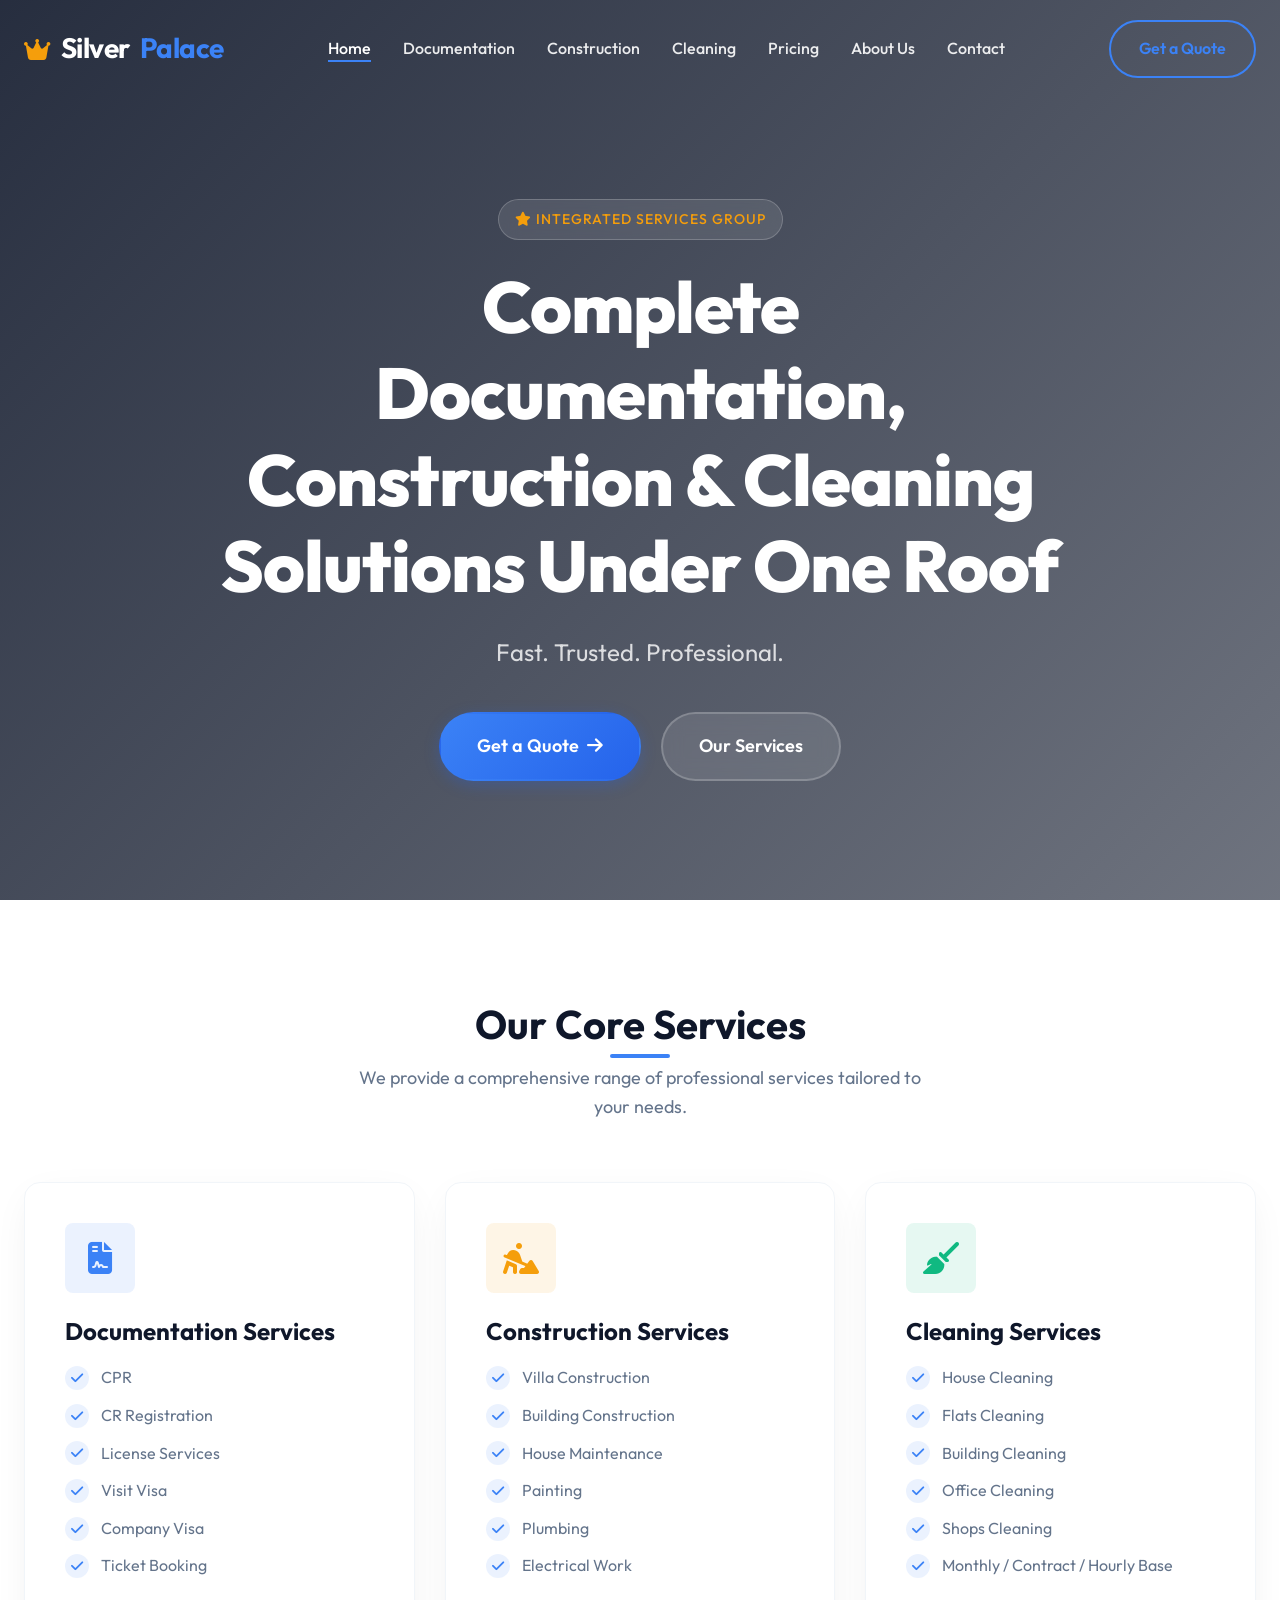
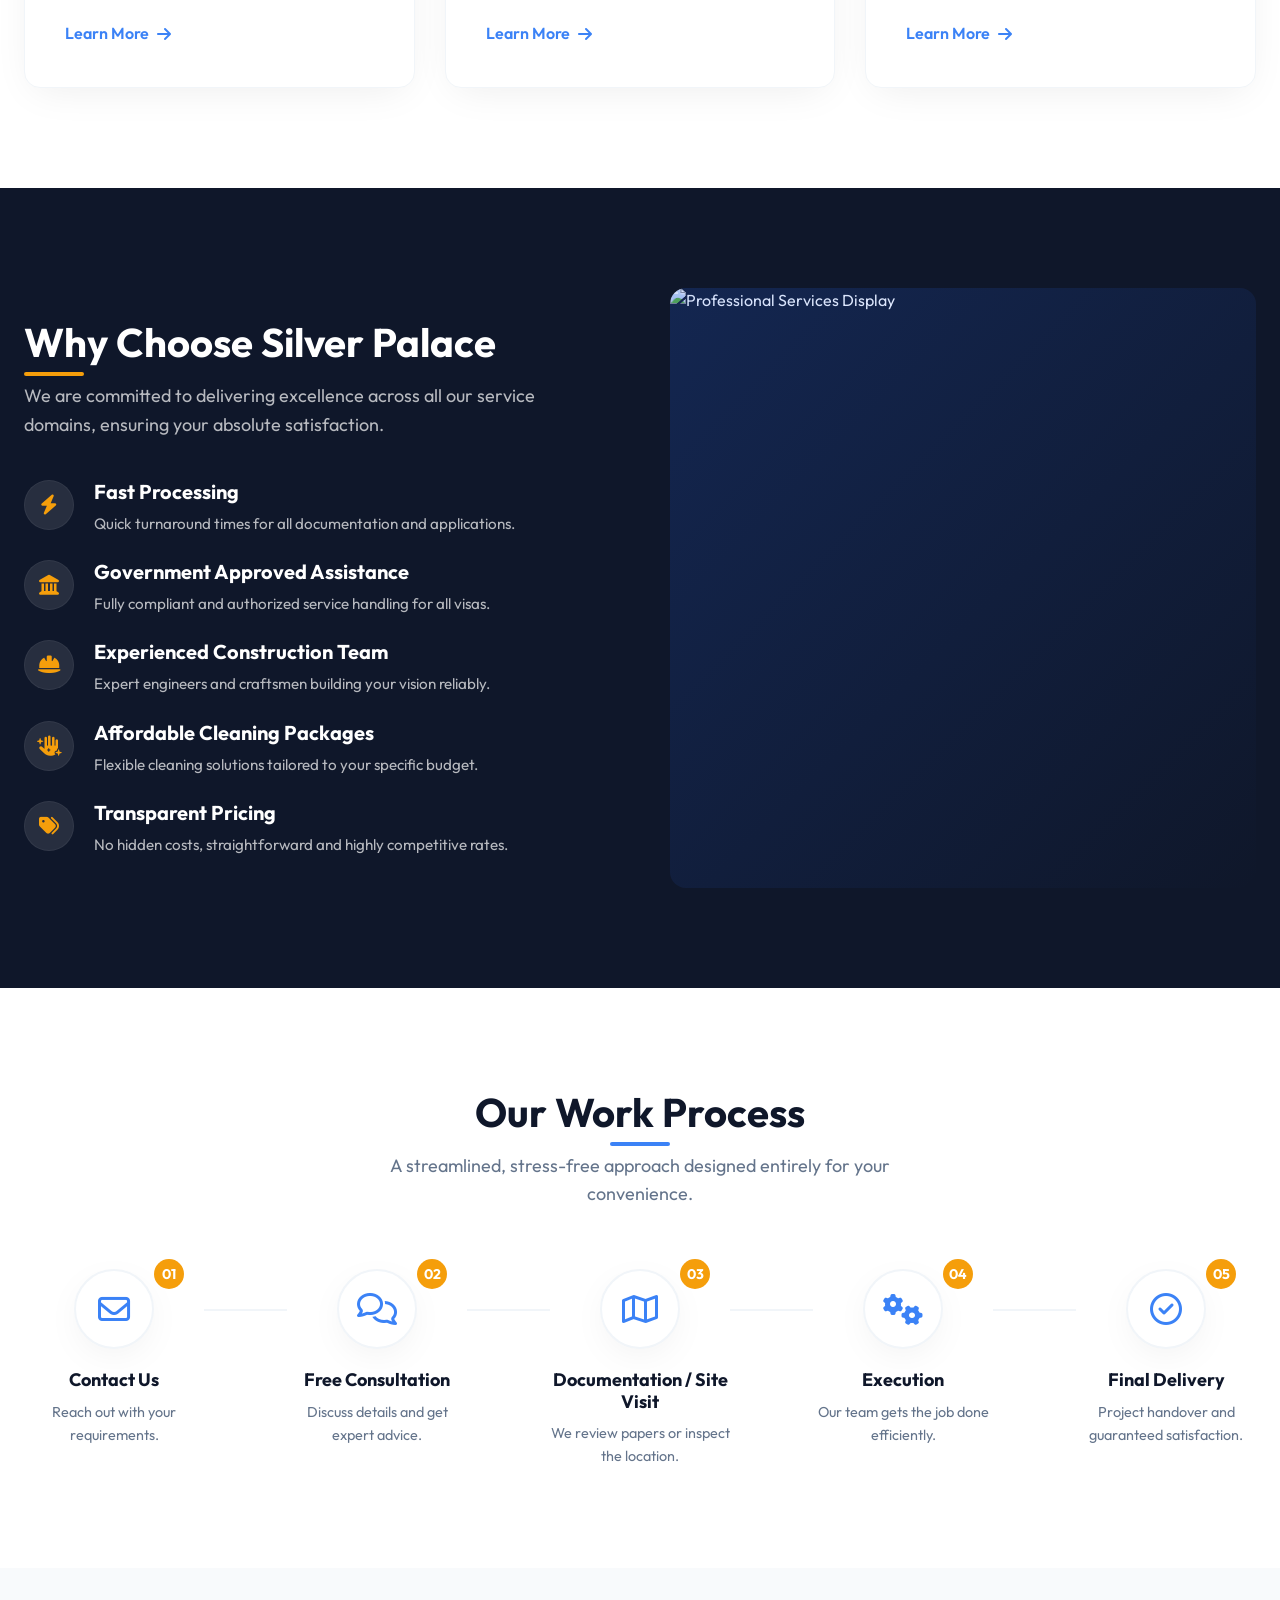
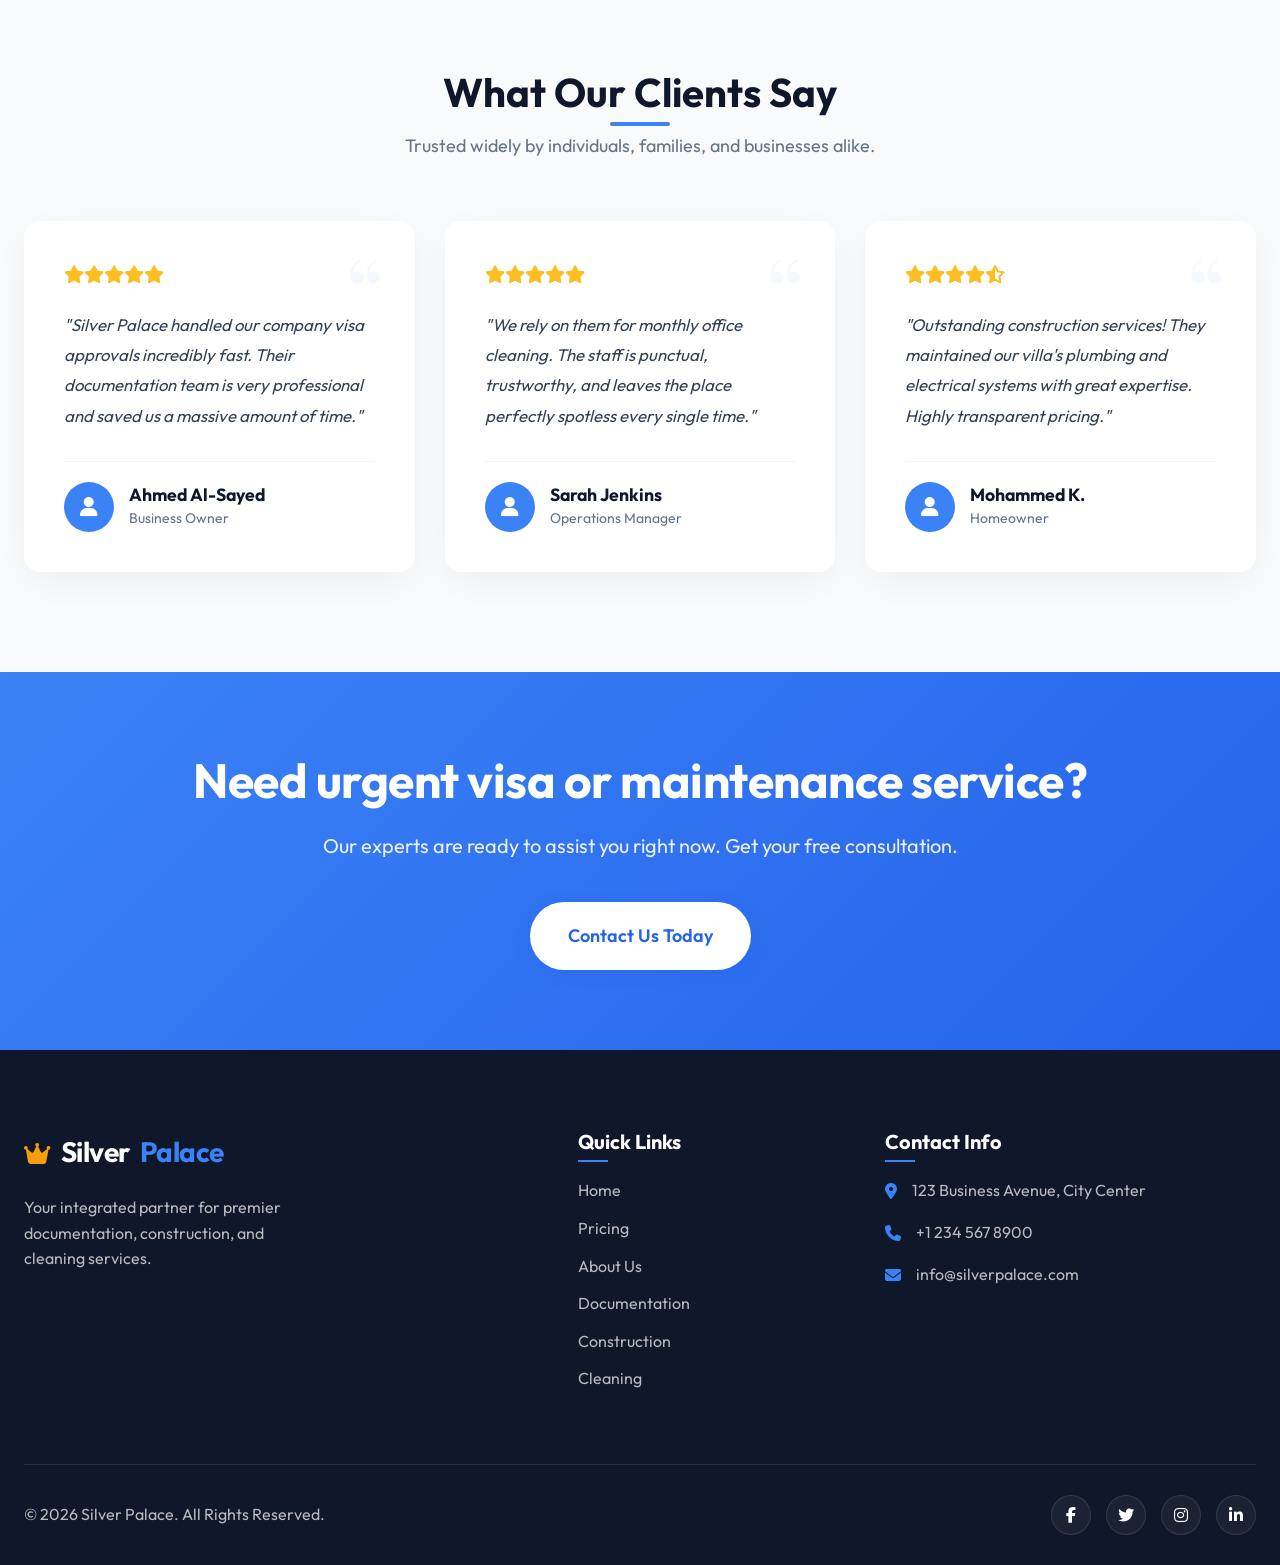
==== index.html @ 0eeb6bd7 "Initial commit" ====
<!DOCTYPE html>
<html lang="en">

<head>
  <meta charset="UTF-8">
  <meta name="viewport" content="width=device-width, initial-scale=1.0">
  <title>Silver Palace - Documentation, Construction & Cleaning Services</title>
  <meta name="description"
    content="Complete documentation, construction, and cleaning solutions under one roof. Providing CPR, CR registration, visa services, villa construction, maintenance, and reliable cleaning services.">

  <!-- Google Fonts: Modern & Premium Typography -->
  <link rel="preconnect" href="https://fonts.googleapis.com">
  <link rel="preconnect" href="https://fonts.gstatic.com" crossorigin>
  <link
    href="https://fonts.googleapis.com/css2?family=Outfit:wght@300;400;500;600;700;800&family=Playfair+Display:ital,wght@0,600;0,700;1,600&display=swap"
    rel="stylesheet">

  <!-- FontAwesome for Icons -->
  <link rel="stylesheet" href="https://cdnjs.cloudflare.com/ajax/libs/font-awesome/6.4.0/css/all.min.css">

  <!-- Custom CSS -->
  <link rel="stylesheet" href="css/style.css">
</head>

<body>

  <!-- HEADER / NAVIGATION -->
  <header class="navbar">
    <div class="container nav-container">
      <a href="index.html" class="logo">
        <i class="fa-solid fa-crown"></i> Silver<span>Palace</span>
      </a>
      <nav>
        <ul class="nav-links">
          <li><a href="index.html" class="active">Home</a></li>
          <li><a href="documentation.html">Documentation</a></li>
          <li><a href="construction.html">Construction</a></li>
          <li><a href="cleaning.html">Cleaning</a></li>
          <li><a href="pricing.html">Pricing</a></li>
                    <li><a href="about.html">About Us</a></li>
          <li><a href="contact.html">Contact</a></li>
        </ul>
      </nav>
      <a href="contact.html" class="btn btn-outline nav-cta">Get a Quote</a>
      <button class="menu-toggle" aria-label="Toggle navigation">
        <i class="fa-solid fa-bars"></i>
      </button>
    </div>
  </header>

  <!-- HERO SECTION -->
  <section class="hero">
    <div class="hero-overlay"></div>
    <div class="container hero-content">
      <span class="badge"><i class="fa-solid fa-star"></i> Integrated Services Group</span>
      <h1>Complete Documentation, Construction & Cleaning Solutions Under One Roof</h1>
      <p class="subtext">Fast. Trusted. Professional.</p>
      <div class="hero-buttons">
        <a href="contact.html" class="btn btn-primary btn-lg">Get a Quote <i class="fa-solid fa-arrow-right"></i></a>
        <a href="#services" class="btn btn-secondary btn-lg">Our Services</a>
      </div>
    </div>
  </section>

  <!-- CORE SERVICES SECTION -->
  <section id="services" class="services section">
    <div class="container">
      <div class="section-header text-center">
        <h2 class="section-title">Our Core Services</h2>
        <p class="section-subtitle">We provide a comprehensive range of professional services tailored to your needs.
        </p>
      </div>

      <div class="services-grid">
        <!-- Documentation Card -->
        <div class="service-card">
          <div class="card-icon wrapper-blue">
            <i class="fa-solid fa-file-contract"></i>
          </div>
          <h3>Documentation Services</h3>
          <ul class="feature-list">
            <li><i class="fa-solid fa-check"></i> CPR</li>
            <li><i class="fa-solid fa-check"></i> CR Registration</li>
            <li><i class="fa-solid fa-check"></i> License Services</li>
            <li><i class="fa-solid fa-check"></i> Visit Visa</li>
            <li><i class="fa-solid fa-check"></i> Company Visa</li>
            <li><i class="fa-solid fa-check"></i> Ticket Booking</li>
          </ul>
          <a href="documentation.html" class="card-link">Learn More <i class="fa-solid fa-arrow-right"></i></a>
        </div>

        <!-- Construction Card -->
        <div class="service-card">
          <div class="card-icon wrapper-orange">
            <i class="fa-solid fa-person-digging"></i>
          </div>
          <h3>Construction Services</h3>
          <ul class="feature-list">
            <li><i class="fa-solid fa-check"></i> Villa Construction</li>
            <li><i class="fa-solid fa-check"></i> Building Construction</li>
            <li><i class="fa-solid fa-check"></i> House Maintenance</li>
            <li><i class="fa-solid fa-check"></i> Painting</li>
            <li><i class="fa-solid fa-check"></i> Plumbing</li>
            <li><i class="fa-solid fa-check"></i> Electrical Work</li>
          </ul>
          <a href="construction.html" class="card-link">Learn More <i class="fa-solid fa-arrow-right"></i></a>
        </div>

        <!-- Cleaning Card -->
        <div class="service-card">
          <div class="card-icon wrapper-green">
            <i class="fa-solid fa-broom"></i>
          </div>
          <h3>Cleaning Services</h3>
          <ul class="feature-list">
            <li><i class="fa-solid fa-check"></i> House Cleaning</li>
            <li><i class="fa-solid fa-check"></i> Flats Cleaning</li>
            <li><i class="fa-solid fa-check"></i> Building Cleaning</li>
            <li><i class="fa-solid fa-check"></i> Office Cleaning</li>
            <li><i class="fa-solid fa-check"></i> Shops Cleaning</li>
            <li><i class="fa-solid fa-check"></i> Monthly / Contract / Hourly Base</li>
          </ul>
          <a href="cleaning.html" class="card-link">Learn More <i class="fa-solid fa-arrow-right"></i></a>
        </div>
      </div>
    </div>
  </section>

  <!-- WHY CHOOSE US -->
  <section class="why-choose-us section dark-bg">
    <div class="container why-container">
      <div class="why-content">
        <h2 class="section-title light">Why Choose Silver Palace</h2>
        <p class="section-subtitle light">We are committed to delivering excellence across all our service domains,
          ensuring your absolute satisfaction.</p>

        <div class="benefits-grid">
          <div class="benefit-item">
            <div class="benefit-icon"><i class="fa-solid fa-bolt"></i></div>
            <div>
              <h4>Fast Processing</h4>
              <p>Quick turnaround times for all documentation and applications.</p>
            </div>
          </div>
          <div class="benefit-item">
            <div class="benefit-icon"><i class="fa-solid fa-landmark"></i></div>
            <div>
              <h4>Government Approved Assistance</h4>
              <p>Fully compliant and authorized service handling for all visas.</p>
            </div>
          </div>
          <div class="benefit-item">
            <div class="benefit-icon"><i class="fa-solid fa-hard-hat"></i></div>
            <div>
              <h4>Experienced Construction Team</h4>
              <p>Expert engineers and craftsmen building your vision reliably.</p>
            </div>
          </div>
          <div class="benefit-item">
            <div class="benefit-icon"><i class="fa-solid fa-hand-sparkles"></i></div>
            <div>
              <h4>Affordable Cleaning Packages</h4>
              <p>Flexible cleaning solutions tailored to your specific budget.</p>
            </div>
          </div>
          <div class="benefit-item">
            <div class="benefit-icon"><i class="fa-solid fa-tags"></i></div>
            <div>
              <h4>Transparent Pricing</h4>
              <p>No hidden costs, straightforward and highly competitive rates.</p>
            </div>
          </div>
        </div>
      </div>
      <div class="why-image">
        <img
          src="https://images.unsplash.com/photo-1541888049610-8bbfac74a638?ixlib=rb-4.0.3&auto=format&fit=crop&w=600&q=80"
          alt="Professional Services Display">
      </div>
    </div>
  </section>

  <!-- WORK PROCESS SECTION -->
  <section class="process section">
    <div class="container">
      <div class="section-header text-center">
        <h2 class="section-title">Our Work Process</h2>
        <p class="section-subtitle">A streamlined, stress-free approach designed entirely for your convenience.</p>
      </div>

      <div class="process-steps">
        <div class="step">
          <div class="step-number">01</div>
          <div class="step-icon"><i class="fa-regular fa-envelope"></i></div>
          <h4>Contact Us</h4>
          <p>Reach out with your requirements.</p>
        </div>
        <!-- Line connector -->
        <div class="step-connector"></div>
        <div class="step">
          <div class="step-number">02</div>
          <div class="step-icon"><i class="fa-regular fa-comments"></i></div>
          <h4>Free Consultation</h4>
          <p>Discuss details and get expert advice.</p>
        </div>
        <div class="step-connector"></div>
        <div class="step">
          <div class="step-number">03</div>
          <div class="step-icon"><i class="fa-regular fa-map"></i></div>
          <h4>Documentation / Site Visit</h4>
          <p>We review papers or inspect the location.</p>
        </div>
        <div class="step-connector"></div>
        <div class="step">
          <div class="step-number">04</div>
          <div class="step-icon"><i class="fa-solid fa-gears"></i></div>
          <h4>Execution</h4>
          <p>Our team gets the job done efficiently.</p>
        </div>
        <div class="step-connector"></div>
        <div class="step">
          <div class="step-number">05</div>
          <div class="step-icon"><i class="fa-regular fa-circle-check"></i></div>
          <h4>Final Delivery</h4>
          <p>Project handover and guaranteed satisfaction.</p>
        </div>
      </div>
    </div>
  </section>

  <!-- TESTIMONIALS SECTION -->
  <section class="testimonials section light-bg">
    <div class="container">
      <div class="section-header text-center">
        <h2 class="section-title">What Our Clients Say</h2>
        <p class="section-subtitle">Trusted widely by individuals, families, and businesses alike.</p>
      </div>

      <div class="testimonials-grid">
        <div class="testimonial-card">
          <div class="stars">
            <i class="fa-solid fa-star"></i><i class="fa-solid fa-star"></i><i class="fa-solid fa-star"></i><i
              class="fa-solid fa-star"></i><i class="fa-solid fa-star"></i>
          </div>
          <p class="review-text">"Silver Palace handled our company visa approvals incredibly fast. Their documentation
            team is very professional and saved us a massive amount of time."</p>
          <div class="client-info">
            <div class="client-avatar">
              <i class="fa-solid fa-user"></i>
            </div>
            <div>
              <h5>Ahmed Al-Sayed</h5>
              <span>Business Owner</span>
            </div>
          </div>
        </div>

        <div class="testimonial-card">
          <div class="stars">
            <i class="fa-solid fa-star"></i><i class="fa-solid fa-star"></i><i class="fa-solid fa-star"></i><i
              class="fa-solid fa-star"></i><i class="fa-solid fa-star"></i>
          </div>
          <p class="review-text">"We rely on them for monthly office cleaning. The staff is punctual, trustworthy, and
            leaves the place perfectly spotless every single time."</p>
          <div class="client-info">
            <div class="client-avatar">
              <i class="fa-solid fa-user"></i>
            </div>
            <div>
              <h5>Sarah Jenkins</h5>
              <span>Operations Manager</span>
            </div>
          </div>
        </div>

        <div class="testimonial-card">
          <div class="stars">
            <i class="fa-solid fa-star"></i><i class="fa-solid fa-star"></i><i class="fa-solid fa-star"></i><i
              class="fa-solid fa-star"></i><i class="fa-solid fa-star-half-stroke"></i>
          </div>
          <p class="review-text">"Outstanding construction services! They maintained our villa's plumbing and electrical
            systems with great expertise. Highly transparent pricing."</p>
          <div class="client-info">
            <div class="client-avatar">
              <i class="fa-solid fa-user"></i>
            </div>
            <div>
              <h5>Mohammed K.</h5>
              <span>Homeowner</span>
            </div>
          </div>
        </div>
      </div>
    </div>
  </section>

  <!-- CALL TO ACTION -->
  <section class="cta section">
    <div class="container text-center">
      <h2 class="cta-title">Need urgent visa or maintenance service?</h2>
      <p class="cta-subtitle">Our experts are ready to assist you right now. Get your free consultation.</p>
      <a href="contact.html" class="btn btn-primary btn-lg">Contact Us Today</a>
    </div>
  </section>

  <!-- FOOTER -->
  <footer class="footer">
    <div class="container">
      <div class="footer-top">
        <div class="footer-brand">
          <a href="index.html" class="logo">
            <i class="fa-solid fa-crown"></i> Silver<span>Palace</span>
          </a>
          <p>Your integrated partner for premier documentation, construction, and cleaning services.</p>
        </div>
        <div class="footer-links">
          <h4>Quick Links</h4>
          <ul>
            <li><a href="index.html">Home</a></li>
            <li><a href="pricing.html">Pricing</a></li>
                    <li><a href="about.html">About Us</a></li>
            <li><a href="documentation.html">Documentation</a></li>
            <li><a href="construction.html">Construction</a></li>
            <li><a href="cleaning.html">Cleaning</a></li>
          </ul>
        </div>
        <div class="footer-contact">
          <h4>Contact Info</h4>
          <ul>
            <li><i class="fa-solid fa-location-dot"></i> 123 Business Avenue, City Center</li>
            <li><i class="fa-solid fa-phone"></i> +1 234 567 8900</li>
            <li><i class="fa-solid fa-envelope"></i> info@silverpalace.com</li>
          </ul>
        </div>
      </div>
      <div class="footer-bottom">
        <p>&copy; 2026 Silver Palace. All Rights Reserved.</p>
        <div class="social-links">
          <a href="#" aria-label="Facebook"><i class="fa-brands fa-facebook-f"></i></a>
          <a href="#" aria-label="Twitter"><i class="fa-brands fa-twitter"></i></a>
          <a href="#" aria-label="Instagram"><i class="fa-brands fa-instagram"></i></a>
          <a href="#" aria-label="LinkedIn"><i class="fa-brands fa-linkedin-in"></i></a>
        </div>
      </div>
    </div>
  </footer>

  <!-- JS for Mobile Menu and Scroll Effects -->
  <script>
    document.querySelector('.menu-toggle').addEventListener('click', function () {
      document.querySelector('.nav-links').classList.toggle('active');
    });

    // Header scroll effect
    window.addEventListener('scroll', function () {
      const header = document.querySelector('.navbar');
      if (window.scrollY > 50) {
        header.classList.add('scrolled');
      } else {
        header.classList.remove('scrolled');
      }
    });
  </script>
</body>

</html>
---- css/style.css ----
/* =========================================
   BASE STYLES & VARIABLES
========================================= */
:root {
    /* Colors */
    --primary: #3b82f6;
    /* Modern Blue */
    --primary-dark: #2563eb;
    --secondary: #f59e0b;
    /* Amber/Orange for Construction */
    --accent: #10b981;
    /* Emerald Green for Cleaning */

    --dark: #0f172a;
    --dark-lighter: #1e293b;
    --light: #f8fafc;
    --light-gray: #f1f5f9;
    --text-main: #334155;
    --text-muted: #64748b;
    --white: #ffffff;

    /* Typography */
    --font-sans: 'Outfit', sans-serif;
    --font-serif: 'Playfair Display', serif;

    /* Values */
    --border-radius: 16px;
    --border-radius-sm: 8px;
    --box-shadow: 0 10px 40px -10px rgba(0, 0, 0, 0.08);
    --box-shadow-hover: 0 20px 40px -10px rgba(59, 130, 246, 0.15);
    --transition: all 0.3s cubic-bezier(0.4, 0, 0.2, 1);
}

* {
    margin: 0;
    padding: 0;
    box-sizing: border-box;
}

html {
    scroll-behavior: smooth;
}

body {
    font-family: var(--font-sans);
    color: var(--text-main);
    background-color: var(--white);
    line-height: 1.6;
    overflow-x: hidden;
}

h1,
h2,
h3,
h4,
h5,
h6 {
    color: var(--dark);
    line-height: 1.2;
    font-weight: 700;
}

a {
    text-decoration: none;
    color: inherit;
    transition: var(--transition);
}

ul {
    list-style: none;
}

.container {
    width: 100%;
    max-width: 1280px;
    margin: 0 auto;
    padding: 0 24px;
}

.section {
    padding: 100px 0;
}

.text-center {
    text-align: center;
}

.light-bg {
    background-color: var(--light);
}

.dark-bg {
    background-color: var(--dark);
    color: var(--white);
}

.dark-bg h2,
.dark-bg h3,
.dark-bg h4 {
    color: var(--white);
}

/* =========================================
   BUTTONS
========================================= */
.btn {
    display: inline-flex;
    align-items: center;
    justify-content: center;
    gap: 8px;
    padding: 14px 28px;
    border-radius: 50px;
    font-weight: 600;
    font-size: 1rem;
    cursor: pointer;
    transition: var(--transition);
    border: 2px solid transparent;
}

.btn-primary {
    background: linear-gradient(135deg, var(--primary), var(--primary-dark));
    color: var(--white);
    box-shadow: 0 4px 15px rgba(37, 99, 235, 0.3);
}

.btn-primary:hover {
    transform: translateY(-2px);
    box-shadow: 0 8px 25px rgba(37, 99, 235, 0.4);
}

.btn-secondary {
    background-color: rgba(255, 255, 255, 0.1);
    color: var(--white);
    backdrop-filter: blur(10px);
    border: 2px solid rgba(255, 255, 255, 0.2);
}

.btn-secondary:hover {
    background-color: var(--white);
    color: var(--dark);
}

.btn-outline {
    border-color: var(--primary);
    color: var(--primary);
}

.btn-outline:hover {
    background-color: var(--primary);
    color: var(--white);
}

.btn-lg {
    padding: 18px 36px;
    font-size: 1.125rem;
}

/* =========================================
   NAVIGATION / HEADER
========================================= */
.navbar {
    position: fixed;
    top: 0;
    left: 0;
    width: 100%;
    z-index: 1000;
    padding: 20px 0;
    transition: var(--transition);
    background: transparent;
}

.navbar.scrolled {
    background: rgba(255, 255, 255, 0.95);
    backdrop-filter: blur(10px);
    padding: 15px 0;
    box-shadow: 0 4px 20px rgba(0, 0, 0, 0.05);
}

/* Change logo/link color on scroll */
.navbar.scrolled .logo,
.navbar.scrolled .nav-links a {
    color: var(--dark);
}

/* But keep active styling */
.navbar.scrolled .nav-links a.active {
    color: var(--primary);
}

.nav-container {
    display: flex;
    justify-content: space-between;
    align-items: center;
}

.logo {
    font-size: 1.75rem;
    font-weight: 700;
    color: var(--white);
    /* White default for dark hero */
    display: flex;
    align-items: center;
    gap: 10px;
    letter-spacing: -0.5px;
}

.logo i {
    color: var(--secondary);
    font-size: 1.5rem;
}

.logo span {
    color: var(--primary);
    /* Keep partial blue */
}

/* If scrolled, make logo darker */
.navbar.scrolled .logo {
    color: var(--dark);
}

.nav-links {
    display: flex;
    gap: 32px;
}

.nav-links a {
    color: rgba(255, 255, 255, 0.9);
    font-weight: 500;
    font-size: 1rem;
    position: relative;
}

.nav-links a::after {
    content: '';
    position: absolute;
    bottom: -4px;
    left: 0;
    width: 0;
    height: 2px;
    background-color: var(--primary);
    transition: var(--transition);
}

.nav-links a:hover::after,
.nav-links a.active::after {
    width: 100%;
}

.nav-links a:hover,
.nav-links a.active {
    color: var(--white);
}

/* Handle hover state on scrolled */
.navbar.scrolled .nav-links a:hover {
    color: var(--primary);
}

.menu-toggle {
    display: none;
    background: none;
    border: none;
    font-size: 1.5rem;
    color: var(--white);
    cursor: pointer;
}

.navbar.scrolled .menu-toggle {
    color: var(--dark);
}

/* =========================================
   HERO SECTION
========================================= */
.hero {
    position: relative;
    min-height: 100vh;
    display: flex;
    align-items: center;
    justify-content: center;
    background: url('https://images.unsplash.com/photo-1486406146926-c627a92ad1ab?q=80&w=2070&auto=format&fit=crop') center/cover no-repeat;
    z-index: 1;
    padding-top: 80px;
    /* Offset for navbar */
}

.hero-overlay {
    position: absolute;
    top: 0;
    left: 0;
    width: 100%;
    height: 100%;
    background: linear-gradient(135deg, rgba(15, 23, 42, 0.9) 0%, rgba(15, 23, 42, 0.6) 100%);
    z-index: -1;
}

.hero-content {
    text-align: center;
    color: var(--white);
    max-width: 900px;
    animation: fadeInUp 1s ease-out;
}

.badge {
    display: inline-block;
    padding: 8px 16px;
    background: rgba(255, 255, 255, 0.1);
    backdrop-filter: blur(10px);
    border: 1px solid rgba(255, 255, 255, 0.2);
    border-radius: 50px;
    font-size: 0.875rem;
    font-weight: 500;
    letter-spacing: 1px;
    text-transform: uppercase;
    margin-bottom: 24px;
    color: var(--secondary);
}

.hero h1 {
    font-size: 4.5rem;
    font-weight: 800;
    color: var(--white);
    margin-bottom: 24px;
    letter-spacing: -1px;
}

.hero .subtext {
    font-size: 1.5rem;
    font-weight: 400;
    color: rgba(255, 255, 255, 0.8);
    margin-bottom: 40px;
}

.hero-buttons {
    display: flex;
    gap: 20px;
    justify-content: center;
}

@keyframes fadeInUp {
    from {
        opacity: 0;
        transform: translateY(30px);
    }

    to {
        opacity: 1;
        transform: translateY(0);
    }
}

/* =========================================
   SECTION HEADERS
========================================= */
.section-header {
    max-width: 600px;
    margin: 0 auto 60px;
}

.section-title {
    font-size: 2.5rem;
    font-weight: 700;
    margin-bottom: 16px;
    position: relative;
    display: inline-block;
}

.section-title::after {
    content: '';
    position: absolute;
    left: 50%;
    transform: translateX(-50%);
    bottom: -10px;
    width: 60px;
    height: 4px;
    background: var(--primary);
    border-radius: 2px;
}

.section-subtitle {
    font-size: 1.125rem;
    color: var(--text-muted);
}

/* =========================================
   CORE SERVICES
========================================= */
.services-grid {
    display: grid;
    grid-template-columns: repeat(3, 1fr);
    gap: 30px;
}

.service-card {
    background: var(--white);
    border-radius: var(--border-radius);
    padding: 40px;
    box-shadow: var(--box-shadow);
    transition: var(--transition);
    border: 1px solid var(--light-gray);
    position: relative;
    overflow: hidden;
    display: flex;
    flex-direction: column;
}

.service-card::before {
    content: '';
    position: absolute;
    top: 0;
    left: 0;
    width: 100%;
    height: 4px;
    background: var(--primary);
    transform: scaleX(0);
    transform-origin: left;
    transition: var(--transition);
}

.service-card:hover {
    transform: translateY(-10px);
    box-shadow: var(--box-shadow-hover);
}

.service-card:hover::before {
    transform: scaleX(1);
}

.card-icon {
    width: 70px;
    height: 70px;
    border-radius: var(--border-radius-sm);
    display: flex;
    align-items: center;
    justify-content: center;
    font-size: 2rem;
    margin-bottom: 24px;
}

.wrapper-blue {
    background: rgba(59, 130, 246, 0.1);
    color: var(--primary);
}

.wrapper-orange {
    background: rgba(245, 158, 11, 0.1);
    color: var(--secondary);
}

.wrapper-green {
    background: rgba(16, 185, 129, 0.1);
    color: var(--accent);
}

.service-card h3 {
    font-size: 1.5rem;
    margin-bottom: 20px;
}

.feature-list {
    margin-bottom: 30px;
    flex-grow: 1;
}

.feature-list li {
    display: flex;
    align-items: center;
    gap: 12px;
    margin-bottom: 12px;
    color: var(--text-muted);
}

.feature-list i {
    color: var(--primary);
    font-size: 0.875rem;
    background: rgba(59, 130, 246, 0.1);
    width: 24px;
    height: 24px;
    border-radius: 50%;
    display: flex;
    align-items: center;
    justify-content: center;
    flex-shrink: 0;
}

.card-link {
    display: inline-flex;
    align-items: center;
    gap: 8px;
    color: var(--primary);
    font-weight: 600;
    font-size: 1rem;
    margin-top: auto;
}

.card-link:hover {
    gap: 12px;
}

/* =========================================
   WHY CHOOSE US
========================================= */
.why-container {
    display: grid;
    grid-template-columns: 1fr 1fr;
    gap: 60px;
    align-items: center;
}

.section-title.light::after {
    background: var(--secondary);
    left: 0;
    transform: none;
}

.why-content .section-subtitle {
    margin-bottom: 40px;
    color: rgba(255, 255, 255, 0.7);
}

.benefits-grid {
    display: flex;
    flex-direction: column;
    gap: 24px;
}

.benefit-item {
    display: flex;
    align-items: flex-start;
    gap: 20px;
}

.benefit-icon {
    width: 50px;
    height: 50px;
    border-radius: 50%;
    background: rgba(255, 255, 255, 0.1);
    display: flex;
    align-items: center;
    justify-content: center;
    font-size: 1.25rem;
    color: var(--secondary);
    flex-shrink: 0;
    border: 1px solid rgba(255, 255, 255, 0.05);
}

.benefit-item h4 {
    font-size: 1.25rem;
    margin-bottom: 8px;
}

.benefit-item p {
    color: rgba(255, 255, 255, 0.7);
    font-size: 0.95rem;
}

.why-image {
    position: relative;
    border-radius: var(--border-radius);
    overflow: hidden;
    height: 600px;
}

.why-image img {
    width: 100%;
    height: 100%;
    object-fit: cover;
}

.why-image::after {
    content: '';
    position: absolute;
    inset: 0;
    background: linear-gradient(135deg, rgba(37, 99, 235, 0.2), transparent);
}

/* =========================================
   WORK PROCESS
========================================= */
.process-steps {
    display: flex;
    justify-content: space-between;
    align-items: flex-start;
    position: relative;
}

.step-connector {
    flex-grow: 1;
    height: 2px;
    background: var(--light-gray);
    margin-top: 40px;
    position: relative;
}

.step-connector::after {
    content: '';
    position: absolute;
    top: 0;
    left: 0;
    height: 100%;
    width: 0;
    background: var(--primary);
    transition: var(--transition);
}

.process-steps:hover .step-connector::after {
    width: 100%;
    transition-duration: 2s;
}

.step {
    text-align: center;
    width: 180px;
    position: relative;
    z-index: 2;
}

.step-icon {
    width: 80px;
    height: 80px;
    background: var(--white);
    border-radius: 50%;
    display: flex;
    align-items: center;
    justify-content: center;
    font-size: 2rem;
    color: var(--primary);
    margin: 0 auto 20px;
    box-shadow: var(--box-shadow);
    border: 2px solid var(--light-gray);
    transition: var(--transition);
}

.step:hover .step-icon {
    border-color: var(--primary);
    background: var(--primary);
    color: var(--white);
    transform: scale(1.1);
}

.step-number {
    position: absolute;
    top: -10px;
    right: 20px;
    background: var(--secondary);
    color: var(--white);
    width: 30px;
    height: 30px;
    border-radius: 50%;
    display: flex;
    align-items: center;
    justify-content: center;
    font-size: 0.875rem;
    font-weight: 700;
}

.step h4 {
    font-size: 1.125rem;
    margin-bottom: 10px;
}

.step p {
    font-size: 0.9rem;
    color: var(--text-muted);
}

/* =========================================
   TESTIMONIALS
========================================= */
.testimonials-grid {
    display: grid;
    grid-template-columns: repeat(3, 1fr);
    gap: 30px;
}

.testimonial-card {
    background: var(--white);
    padding: 40px;
    border-radius: var(--border-radius);
    box-shadow: var(--box-shadow);
    position: relative;
}

.testimonial-card::before {
    content: '\201C';
    /* Quote mark */
    position: absolute;
    top: 20px;
    right: 30px;
    font-size: 6rem;
    font-family: var(--font-serif);
    color: rgba(59, 130, 246, 0.05);
    line-height: 1;
}

.stars {
    color: #fbbf24;
    margin-bottom: 20px;
    font-size: 1.125rem;
}

.review-text {
    font-size: 1.05rem;
    font-style: italic;
    color: var(--text-main);
    margin-bottom: 30px;
    line-height: 1.8;
}

.client-info {
    display: flex;
    align-items: center;
    gap: 15px;
    border-top: 1px solid var(--light-gray);
    padding-top: 20px;
}

.client-avatar {
    width: 50px;
    height: 50px;
    border-radius: 50%;
    background: var(--primary);
    color: var(--white);
    display: flex;
    align-items: center;
    justify-content: center;
    font-size: 1.25rem;
}

.client-info h5 {
    margin: 0;
    font-size: 1.1rem;
}

.client-info span {
    font-size: 0.875rem;
    color: var(--text-muted);
}

/* =========================================
   CALL TO ACTION
========================================= */
.cta {
    background: linear-gradient(135deg, var(--primary), var(--primary-dark));
    color: var(--white);
    padding: 80px 0;
}

.cta-title {
    color: var(--white);
    font-size: 3rem;
    margin-bottom: 20px;
    letter-spacing: -0.5px;
}

.cta-subtitle {
    font-size: 1.25rem;
    margin-bottom: 40px;
    opacity: 0.9;
}

.cta .btn-primary {
    background: var(--white);
    color: var(--primary-dark);
}

.cta .btn-primary:hover {
    background: var(--light);
    transform: translateY(-3px);
    box-shadow: 0 10px 20px rgba(0, 0, 0, 0.2);
}

/* =========================================
   FOOTER
========================================= */
.footer {
    background: var(--dark);
    color: rgba(255, 255, 255, 0.7);
    padding: 80px 0 30px;
}

.footer-top {
    display: grid;
    grid-template-columns: 2fr 1fr 1.5fr;
    gap: 60px;
    margin-bottom: 60px;
}

.footer-brand .logo {
    margin-bottom: 20px;
}

.footer-brand p {
    max-width: 300px;
}

.footer h4 {
    color: var(--white);
    font-size: 1.25rem;
    margin-bottom: 24px;
    position: relative;
}

.footer h4::after {
    content: '';
    position: absolute;
    left: 0;
    bottom: -8px;
    width: 30px;
    height: 2px;
    background: var(--primary);
}

.footer-links ul li {
    margin-bottom: 12px;
}

.footer-links a:hover {
    color: var(--primary);
    padding-left: 5px;
}

.footer-contact ul li {
    display: flex;
    align-items: flex-start;
    gap: 15px;
    margin-bottom: 16px;
}

.footer-contact i {
    color: var(--primary);
    margin-top: 5px;
}

.footer-bottom {
    border-top: 1px solid rgba(255, 255, 255, 0.1);
    padding-top: 30px;
    display: flex;
    justify-content: space-between;
    align-items: center;
}

.social-links {
    display: flex;
    gap: 15px;
}

.social-links a {
    width: 40px;
    height: 40px;
    border-radius: 50%;
    background: rgba(255, 255, 255, 0.05);
    display: flex;
    align-items: center;
    justify-content: center;
    color: var(--white);
    border: 1px solid rgba(255, 255, 255, 0.1);
}

.social-links a:hover {
    background: var(--primary);
    border-color: var(--primary);
    transform: translateY(-3px);
}

/* =========================================
   RESPONSIVE DESIGN
========================================= */
@media (max-width: 1024px) {
    .hero h1 {
        font-size: 3.5rem;
    }

    .services-grid,
    .testimonials-grid {
        grid-template-columns: repeat(2, 1fr);
    }

    .why-container {
        grid-template-columns: 1fr;
    }

    .why-image {
        height: 400px;
        order: -1;
    }

    .process-steps {
        flex-wrap: wrap;
        justify-content: center;
        gap: 30px;
    }

    .step-connector {
        display: none;
    }

    .footer-top {
        grid-template-columns: 1fr 1fr;
    }
}

@media (max-width: 768px) {
    .nav-links {
        position: fixed;
        top: 70px;
        right: -100%;
        width: 100%;
        max-width: 300px;
        height: calc(100vh - 70px);
        background: var(--white);
        flex-direction: column;
        padding: 40px;
        box-shadow: -5px 0 20px rgba(0, 0, 0, 0.05);
        transition: var(--transition);
        gap: 20px;
    }

    .nav-links.active {
        right: 0;
    }

    .nav-links a {
        color: var(--dark) !important;
        font-size: 1.125rem;
    }

    .menu-toggle {
        display: block;
    }

    .nav-cta {
        display: none;
    }

    .hero h1 {
        font-size: 2.5rem;
    }

    .services-grid,
    .testimonials-grid {
        grid-template-columns: 1fr;
    }

    .footer-top {
        grid-template-columns: 1fr;
    }

    .footer-bottom {
        flex-direction: column;
        gap: 20px;
        text-align: center;
    }
}

/* =========================================
   PAGE HEADER (Internal Pages)
========================================= */
.page-header {
    padding: 160px 0 80px;
    color: var(--white);
    position: relative;
    border-bottom: 5px solid var(--primary);
}

.page-header h1 {
    color: var(--white);
    font-size: 3.5rem;
    margin-bottom: 20px;
}

.page-header p {
    font-size: 1.25rem;
    opacity: 0.9;
}

/* =========================================
   UTILITIES & GRID LAYOUTS (Additions)
========================================= */
.gap-60 {
    gap: 60px;
}

.items-center {
    align-items: center;
}

.grid-3 {
    display: grid;
    grid-template-columns: repeat(3, 1fr);
    gap: 30px;
}

.blue-badge {
    background: rgba(59, 130, 246, 0.1);
    color: var(--primary);
    border: 1px solid rgba(59, 130, 246, 0.3);
}

.mb-4 {
    margin-bottom: 1.5rem;
}

.mt-4 {
    margin-top: 1.5rem;
}

.img-fluid {
    max-width: 100%;
    height: auto;
}

.rounded {
    border-radius: var(--border-radius);
}

.shadow-lg {
    box-shadow: 0 20px 50px rgba(0, 0, 0, 0.1);
}

.lead-text {
    font-size: 1.15rem;
    color: var(--text-main);
    margin-bottom: 20px;
    line-height: 1.8;
}

.bg-blue {
    background: linear-gradient(135deg, var(--primary), var(--primary-dark));
}

.text-white {
    color: var(--white);
}

/* =========================================
   CONTENT CARDS
========================================= */
.info-card {
    background: var(--white);
    padding: 30px;
    border-radius: var(--border-radius);
    box-shadow: 0 5px 15px rgba(0, 0, 0, 0.05);
    transition: var(--transition);
    border: 1px solid var(--light-gray);
    display: flex;
    flex-direction: column;
    align-items: flex-start;
}

.info-card:hover {
    transform: translateY(-5px);
    box-shadow: var(--box-shadow);
    border-color: rgba(59, 130, 246, 0.3);
}

.icon-circle {
    width: 60px;
    height: 60px;
    border-radius: 50%;
    display: flex;
    align-items: center;
    justify-content: center;
    font-size: 1.5rem;
    margin-bottom: 20px;
}

.info-card h4 {
    font-size: 1.25rem;
    margin-bottom: 15px;
}

.info-card p {
    color: var(--text-muted);
    font-size: 0.95rem;
    line-height: 1.7;
}

/* =========================================
   DOCUMENT CHECKLIST
========================================= */
.box-card {
    background: var(--white);
    padding: 40px;
    border-radius: var(--border-radius);
    box-shadow: var(--box-shadow);
    border: 1px solid var(--light-gray);
}

.docs-checklist ul li {
    display: flex;
    align-items: flex-start;
    gap: 20px;
    margin-bottom: 24px;
    padding-bottom: 24px;
    border-bottom: 1px dashed var(--light-gray);
}

.docs-checklist ul li:last-child {
    border-bottom: none;
    margin-bottom: 0;
    padding-bottom: 0;
}

.docs-checklist i {
    font-size: 1.75rem;
    color: var(--secondary);
    margin-top: 5px;
}

.docs-checklist h5 {
    font-size: 1.1rem;
    margin-bottom: 5px;
    color: var(--primary-dark);
}

.docs-checklist span {
    font-size: 0.9rem;
    color: var(--text-muted);
}

/* =========================================
   TIMELINE SECTION
========================================= */
.timeline-container {
    display: grid;
    grid-template-columns: repeat(4, 1fr);
    gap: 20px;
    margin-top: 40px;
}

.timeline-card {
    background: rgba(255, 255, 255, 0.05);
    border: 1px solid rgba(255, 255, 255, 0.1);
    backdrop-filter: blur(5px);
    padding: 30px 20px;
    border-radius: var(--border-radius);
    text-align: center;
    transition: var(--transition);
}

.timeline-card:hover {
    background: rgba(255, 255, 255, 0.1);
    border-color: var(--primary);
    transform: translateY(-5px);
}

.time-badge {
    display: inline-block;
    background: var(--primary);
    color: var(--white);
    padding: 8px 16px;
    border-radius: 50px;
    font-weight: 700;
    font-size: 0.9rem;
    margin-bottom: 20px;
    box-shadow: 0 4px 10px rgba(59, 130, 246, 0.4);
}

.timeline-card h4 {
    color: var(--white);
    font-size: 1.1rem;
    margin-bottom: 15px;
}

.timeline-card p {
    color: rgba(255, 255, 255, 0.7);
    font-size: 0.9rem;
}

/* =========================================
   RESPONSIVE (Internal Page Layouts)
========================================= */
@media (min-width: 768px) {
    .row {
        display: flex;
        flex-wrap: wrap;
    }

    .col-md-6 {
        flex: 0 0 calc(50% - 30px);
        max-width: calc(50% - 30px);
    }

    .col-md-5 {
        flex: 0 0 calc(41.666667% - 30px);
        max-width: calc(41.666667% - 30px);
    }

    .col-md-7 {
        flex: 0 0 calc(58.333333% - 30px);
        max-width: calc(58.333333% - 30px);
    }
}

@media (max-width: 1024px) {
    .grid-3 {
        grid-template-columns: repeat(2, 1fr);
    }

    .timeline-container {
        grid-template-columns: repeat(2, 1fr);
    }
}

@media (max-width: 768px) {
    .page-header {
        padding: 120px 0 60px;
    }

    .page-header h1 {
        font-size: 2.5rem;
    }

    .col-md-6,
    .col-md-5,
    .col-md-7 {
        flex: 0 0 100%;
        max-width: 100%;
    }

    .row {
        gap: 40px;
        flex-direction: column;
    }

    .grid-3 {
        grid-template-columns: 1fr;
    }

    .timeline-container {
        grid-template-columns: 1fr;
    }
}


/* =========================================
   PORTFOLIO GALLERY
========================================= */
.portfolio-grid {
    display: grid;
    grid-template-columns: repeat(3, 1fr);
    gap: 20px;
}

.portfolio-item {
    position: relative;
    border-radius: var(--border-radius);
    overflow: hidden;
    aspect-ratio: 4/3;
    cursor: pointer;
}

.portfolio-item img {
    width: 100%;
    height: 100%;
    object-fit: cover;
    transition: transform 0.6s cubic-bezier(0.4, 0, 0.2, 1);
}

.portfolio-overlay {
    position: absolute;
    inset: 0;
    background: linear-gradient(to top, rgba(15, 23, 42, 0.9) 0%, rgba(15, 23, 42, 0.2) 100%);
    display: flex;
    flex-direction: column;
    justify-content: flex-end;
    padding: 30px;
    opacity: 0;
    transition: var(--transition);
}

.portfolio-item:hover img {
    transform: scale(1.1);
}

.portfolio-item:hover .portfolio-overlay {
    opacity: 1;
}

.portfolio-overlay h4 {
    color: var(--white);
    margin-bottom: 5px;
    transform: translateY(20px);
    transition: transform 0.4s ease;
}

.portfolio-overlay p {
    color: var(--secondary);
    font-size: 0.9rem;
    font-weight: 500;
    text-transform: uppercase;
    letter-spacing: 1px;
    transform: translateY(20px);
    transition: transform 0.4s ease 0.1s;
}

.portfolio-item:hover .portfolio-overlay h4,
.portfolio-item:hover .portfolio-overlay p {
    transform: translateY(0);
}

/* =========================================
   CONSTRUCTION PROCESS ADDITIONS
========================================= */
.orange-number {
    background: var(--secondary) !important;
}

.process.dark-bg .step-icon {
    background: transparent;
    border-color: rgba(255, 255, 255, 0.2);
    color: var(--secondary);
}

.process.dark-bg .step:hover .step-icon {
    background: var(--secondary);
    border-color: var(--secondary);
    color: var(--white);
}

.process.dark-bg .step-connector {
    background: rgba(255, 255, 255, 0.1);
}

.process.dark-bg .step-connector::after {
    background: var(--secondary);
}

/* =========================================
   MISC CONSTRUCTION UTILITIES
========================================= */
.relative-img {
    position: relative;
}

.floating-badge {
    position: absolute;
    bottom: -30px;
    right: 40px;
    background: var(--white);
    padding: 20px 30px;
    border-radius: var(--border-radius);
    box-shadow: var(--box-shadow);
    display: flex;
    align-items: center;
    gap: 15px;
    z-index: 2;
    border-bottom: 4px solid var(--secondary);
}

.floating-badge i {
    font-size: 2.5rem;
    color: var(--secondary);
}

.floating-badge strong {
    display: block;
    font-size: 1.5rem;
    color: var(--dark);
    line-height: 1;
    margin-bottom: 5px;
}

.floating-badge span {
    color: var(--text-muted);
    font-size: 0.9rem;
    font-weight: 500;
}

.orange-badge {
    background: rgba(245, 158, 11, 0.1);
    color: var(--secondary);
    border: 1px solid rgba(245, 158, 11, 0.3);
}

@media (max-width: 1024px) {
    .portfolio-grid {
        grid-template-columns: repeat(2, 1fr);
    }
}

@media (max-width: 768px) {
    .portfolio-grid {
        grid-template-columns: 1fr;
    }

    .floating-badge {
        right: 20px;
        bottom: -20px;
        padding: 15px 20px;
    }
}


/* =========================================
   CLEANING TYPES (Cards)
========================================= */
.cleaning-type-card {
    background: var(--white);
    border-radius: var(--border-radius);
    overflow: hidden;
    box-shadow: var(--box-shadow);
    border: 1px solid var(--light-gray);
    transition: var(--transition);
    height: 100%;
    display: flex;
    flex-direction: column;
}

.cleaning-type-card:hover {
    transform: translateY(-5px);
    box-shadow: var(--box-shadow-hover);
}

.cleaning-type-card img {
    width: 100%;
    height: 300px;
    object-fit: cover;
}

.type-content {
    padding: 40px;
    flex-grow: 1;
    display: flex;
    flex-direction: column;
}

.type-content h3 {
    display: flex;
    align-items: center;
    gap: 15px;
    font-size: 1.5rem;
    margin-bottom: 20px;
}

.residential h3 {
    color: var(--primary);
}

.commercial h3 {
    color: var(--dark);
}

.type-content p {
    color: var(--text-muted);
    margin-bottom: 25px;
    font-size: 1.05rem;
}

.clean-check-list {
    margin-top: auto;
}

.clean-check-list li {
    display: flex;
    align-items: flex-start;
    gap: 12px;
    margin-bottom: 15px;
    color: var(--text-main);
    line-height: 1.5;
}

.clean-check-list i {
    color: var(--accent);
    margin-top: 3px;
    font-size: 1.1rem;
}

.fw-bold {
    font-weight: 600;
    color: var(--dark);
}

/* =========================================
   PRICING & CONTRACTS (Grid Layout)
========================================= */
.prcing-section {
    background-color: var(--light-gray);
}

.pricing-grid {
    display: grid;
    grid-template-columns: repeat(3, 1fr);
    gap: 30px;
    align-items: center;
    /* Important for highlighting the middle card */
    max-width: 1100px;
    margin: 0 auto;
}

.pricing-card {
    background: var(--white);
    border-radius: var(--border-radius);
    padding: 40px;
    box-shadow: var(--box-shadow);
    position: relative;
    border: 1px solid rgba(0, 0, 0, 0.05);
    transition: var(--transition);
    display: flex;
    flex-direction: column;
    height: 100%;
}

.pricing-card:hover {
    transform: translateY(-5px);
}

.pricing-card.popular {
    transform: scale(1.05);
    box-shadow: 0 20px 40px rgba(0, 0, 0, 0.1);
    border: 2px solid var(--accent);
    z-index: 2;
}

.pricing-card.popular:hover {
    transform: scale(1.05) translateY(-5px);
}

.popular-badge {
    position: absolute;
    top: -15px;
    left: 50%;
    transform: translateX(-50%);
    background: var(--accent);
    color: var(--white);
    padding: 6px 20px;
    border-radius: 50px;
    font-weight: 700;
    font-size: 0.85rem;
    letter-spacing: 1px;
    text-transform: uppercase;
}

.plan-header {
    text-align: center;
    margin-bottom: 30px;
    padding-bottom: 30px;
    border-bottom: 1px solid var(--light-gray);
}

.plan-header h4 {
    font-size: 1.5rem;
    margin-bottom: 15px;
}

.plan-icon {
    font-size: 3rem;
    color: var(--accent);
}

.pricing-card:not(.popular) .plan-icon {
    color: var(--primary);
}

.plan-features {
    margin-bottom: 40px;
    flex-grow: 1;
}

.plan-features p {
    color: var(--text-muted);
    font-size: 0.95rem;
    margin-bottom: 25px;
    text-align: center;
}

.plan-features ul li {
    display: flex;
    align-items: center;
    gap: 12px;
    margin-bottom: 15px;
    color: var(--text-main);
}

.plan-features ul i {
    color: var(--accent);
    background: rgba(16, 185, 129, 0.1);
    width: 24px;
    height: 24px;
    border-radius: 50%;
    display: flex;
    align-items: center;
    justify-content: center;
    font-size: 0.85rem;
}

.btn-full {
    width: 100%;
}

/* =========================================
   MISC CLEANING UTILITIES
========================================= */
.green-badge {
    background: rgba(16, 185, 129, 0.1);
    color: var(--accent);
    border: 1px solid rgba(16, 185, 129, 0.3);
}

.cleaning-badge {
    position: absolute;
    top: 30px;
    left: -30px;
    background: var(--white);
    padding: 15px 25px;
    border-radius: var(--border-radius);
    box-shadow: var(--box-shadow);
    display: flex;
    align-items: center;
    gap: 15px;
    z-index: 2;
    border-left: 4px solid var(--accent);
}

.cleaning-badge i {
    font-size: 2rem;
    color: var(--accent);
}

.cleaning-badge span {
    font-weight: 600;
    color: var(--dark);
    line-height: 1.2;
}

@media (max-width: 1024px) {
    .pricing-grid {
        grid-template-columns: 1fr;
        gap: 40px;
        max-width: 500px;
    }

    .pricing-card.popular {
        transform: none;
    }

    .pricing-card.popular:hover {
        transform: translateY(-5px);
    }
}

@media (max-width: 768px) {
    .cleaning-badge {
        left: 20px;
        top: 20px;
        padding: 10px 15px;
    }
}


/* =========================================
   COMBINED PRICING BUNDLES
========================================= */
.pricing-page-grid {
    display: grid;
    grid-template-columns: repeat(3, 1fr);
    gap: 30px;
    align-items: stretch;
    max-width: 1200px;
    margin: 0 auto;
}

.bundle-card {
    background: var(--white);
    border-radius: var(--border-radius);
    box-shadow: var(--box-shadow);
    border: 1px solid var(--light-gray);
    transition: var(--transition);
    display: flex;
    flex-direction: column;
    overflow: hidden;
    position: relative;
}

.bundle-card:hover {
    transform: translateY(-5px);
    box-shadow: var(--box-shadow-hover);
}

.bundle-card.popular {
    transform: scale(1.05);
    z-index: 2;
    border: 2px solid #ffd700;
}

.bundle-card.popular:hover {
    transform: scale(1.05) translateY(-5px);
}

.popular-ribbon {
    position: absolute;
    top: 20px;
    right: -35px;
    background: #ffd700;
    color: var(--dark);
    padding: 5px 40px;
    font-size: 0.8rem;
    font-weight: 700;
    text-transform: uppercase;
    transform: rotate(45deg);
    box-shadow: 0 2px 4px rgba(0, 0, 0, 0.1);
    z-index: 10;
}

.bundle-top {
    padding: 40px 30px 30px;
    text-align: center;
    position: relative;
}

.basic-top {
    background: linear-gradient(to bottom, #f8fafc, #ffffff);
}

.standard-top {
    background: linear-gradient(to bottom, rgba(255, 215, 0, 0.1), #ffffff);
}

.premium-top {
    background: linear-gradient(to bottom, rgba(15, 23, 42, 0.05), #ffffff);
}

.bundle-medal {
    font-size: 3rem;
    margin-bottom: 15px;
}

.bundle-top h3 {
    font-size: 1.75rem;
    margin-bottom: 10px;
}

.bundle-top p {
    color: var(--text-muted);
    font-size: 0.95rem;
}

.bundle-body {
    padding: 0 30px 30px;
    flex-grow: 1;
}

.bundle-price {
    text-align: center;
    margin-bottom: 30px;
    padding-bottom: 20px;
    border-bottom: 1px dashed var(--light-gray);
}

.bundle-price .currency {
    font-size: 1.25rem;
    font-weight: 600;
    vertical-align: top;
    position: relative;
    top: 5px;
}

.bundle-price .amount {
    font-size: 3.5rem;
    font-weight: 800;
    color: var(--dark);
    line-height: 1;
}

.bundle-price .period {
    color: var(--text-muted);
    font-weight: 500;
}

.bundle-features {
    display: flex;
    flex-direction: column;
    gap: 20px;
}

.bundle-features li {
    display: flex;
    align-items: flex-start;
    gap: 15px;
}

.bundle-features i {
    margin-top: 4px;
    font-size: 1.1rem;
}

.bundle-features span {
    font-size: 0.95rem;
    line-height: 1.5;
}

.bundle-features .disabled {
    opacity: 0.5;
}

.bundle-features .disabled i {
    color: var(--text-muted) !important;
}

.bundle-footer {
    padding: 30px;
    margin-top: auto;
}

@media (max-width: 1024px) {
    .pricing-page-grid {
        grid-template-columns: 1fr;
        max-width: 500px;
        gap: 40px;
    }

    .bundle-card.popular {
        transform: none;
    }

    .bundle-card.popular:hover {
        transform: translateY(-5px);
    }
}


/* =========================================
   CONTACT PAGE & FORMS
========================================= */
.contact-intro {
    background: var(--light-gray);
    padding: 40px;
    border-radius: var(--border-radius);
    border-left: 4px solid var(--primary);
}

.form-container {
    background: var(--white);
    padding: 50px;
    border-radius: var(--border-radius);
    box-shadow: var(--box-shadow);
    margin-top: 30px;
}

.form-heading {
    display: flex;
    align-items: center;
    gap: 15px;
    font-size: 1.5rem;
    margin-bottom: 10px;
}

.form-heading i {
    color: var(--primary);
    font-size: 1.8rem;
}

.form-group {
    margin-bottom: 25px;
    justify-content: space-between;
}

.form-group label {
    display: block;
    font-weight: 500;
    margin-bottom: 8px;
    color: var(--dark);
}

.form-control {
    width: 100%;
    padding: 15px 20px;
    border: 1px solid var(--light-gray);
    border-radius: 8px;
    font-family: inherit;
    font-size: 1rem;
    background: var(--light-gray);
    transition: var(--transition);
}

.form-control:focus {
    outline: none;
    border-color: var(--primary);
    background: var(--white);
    box-shadow: 0 0 0 4px rgba(37, 99, 235, 0.1);
}

textarea.form-control {
    resize: vertical;
    min-height: 120px;
}

/* Contact Info Sidebar */
.contact-info-card {
    background: var(--white);
    padding: 40px;
    border-radius: var(--border-radius);
    box-shadow: var(--box-shadow);
}

.contact-info-card h3 {
    font-size: 1.5rem;
    margin-bottom: 25px;
    padding-bottom: 15px;
    border-bottom: 1px solid var(--light-gray);
}

.info-list {
    display: flex;
    flex-direction: column;
    gap: 20px;
}

.info-list li {
    display: flex;
    align-items: flex-start;
    gap: 20px;
}

.info-icon {
    width: 45px;
    height: 45px;
    background: rgba(37, 99, 235, 0.1);
    color: var(--primary);
    border-radius: 50%;
    display: flex;
    align-items: center;
    justify-content: center;
    font-size: 1.1rem;
    flex-shrink: 0;
}

.info-list h5 {
    color: var(--dark);
    margin-bottom: 5px;
    font-size: 1.05rem;
}

.info-list p {
    color: var(--text-muted);
    font-size: 0.95rem;
    line-height: 1.4;
}

/* Quick Options */
.quick-links {
    display: flex;
    flex-direction: column;
    gap: 12px;
}

.quick-btn {
    display: flex;
    align-items: center;
    justify-content: center;
    gap: 10px;
    padding: 12px 20px;
    border-radius: 8px;
    background: rgba(255, 255, 255, 0.1);
    color: var(--white);
    font-weight: 500;
    transition: var(--transition);
    border: 1px solid rgba(255, 255, 255, 0.2);
}

.quick-btn:hover {
    background: var(--white);
    color: var(--primary-dark);
}

.quick-btn.whatsapp:hover {
    background: #25D366;
    color: var(--white);
    border-color: #25D366;
}

.response-time {
    display: flex;
    align-items: center;
    gap: 10px;
    font-size: 0.9rem;
    color: rgba(255, 255, 255, 0.8);
    background: rgba(0, 0, 0, 0.2);
    padding: 12px 15px;
    border-radius: 8px;
}

.response-time i {
    color: #ffd700;
}

@media (max-width: 991px) {
    .form-container {
        padding: 30px;
    }
}
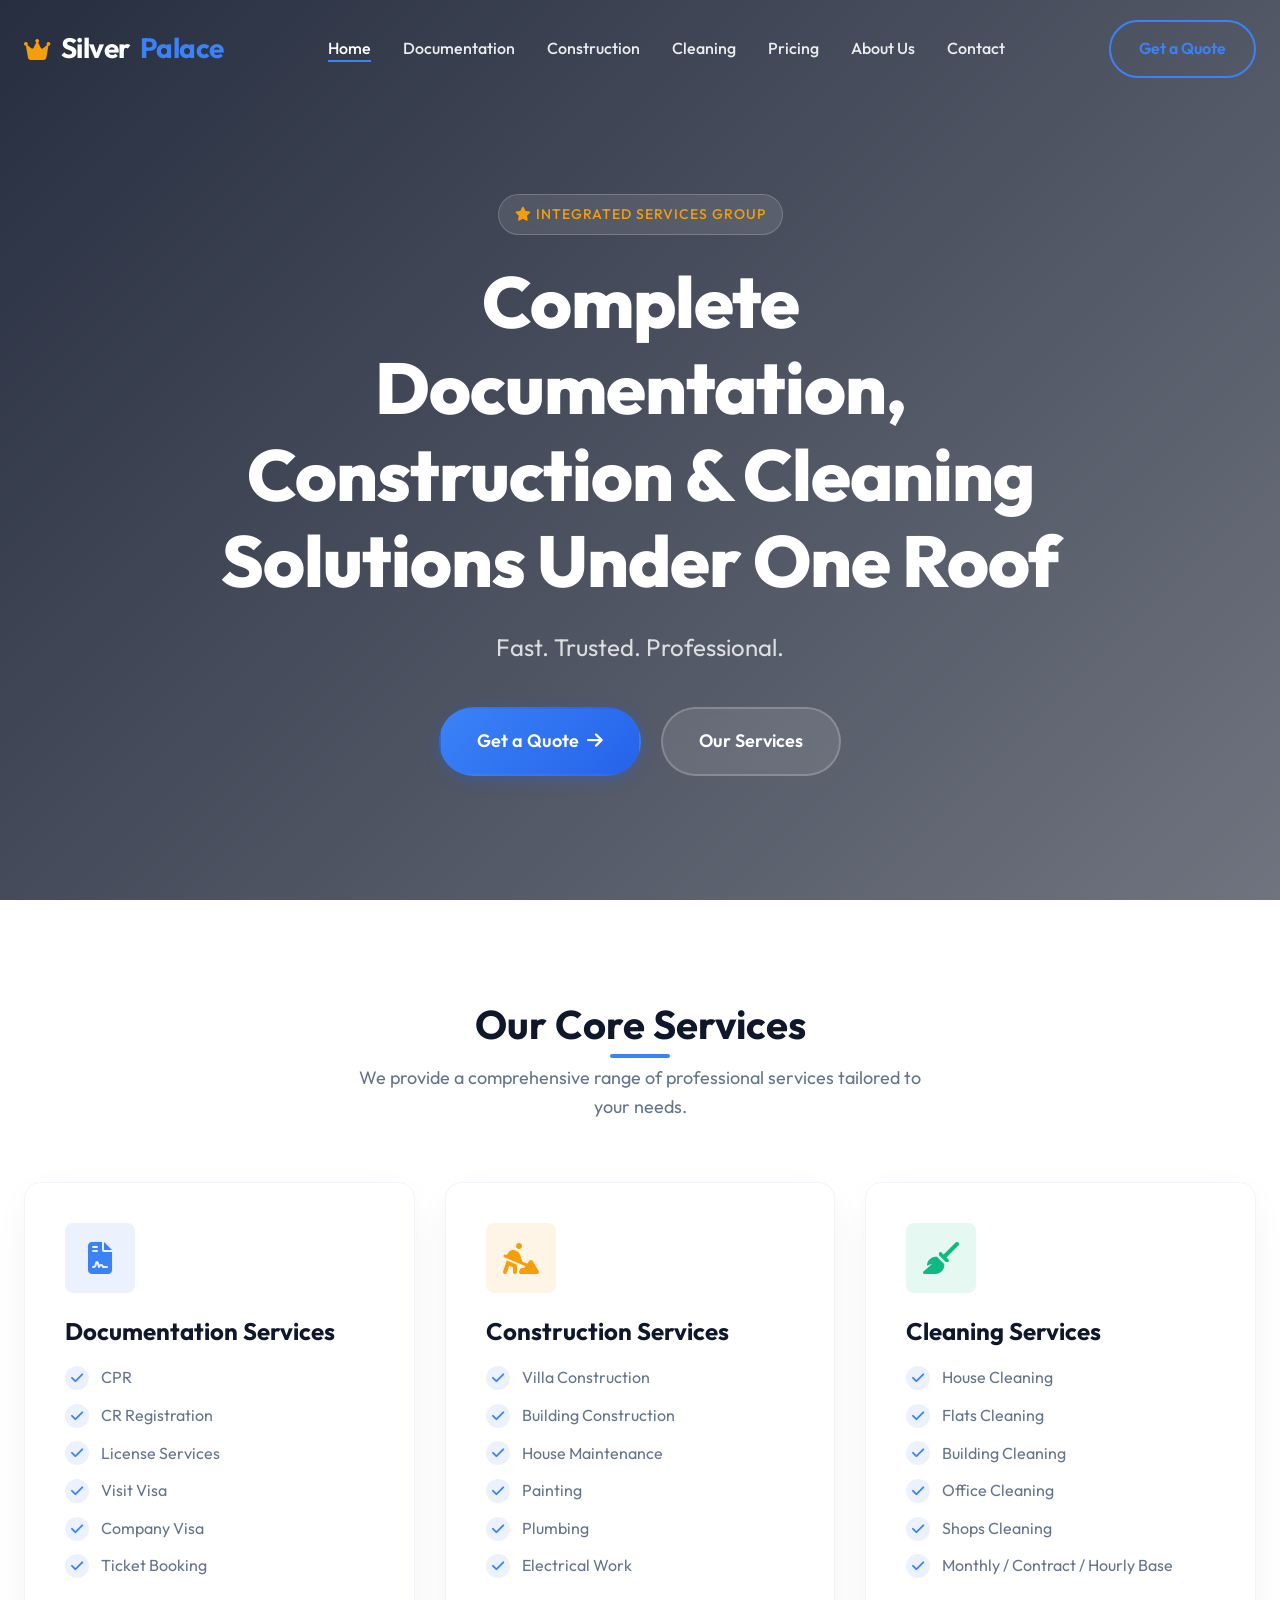
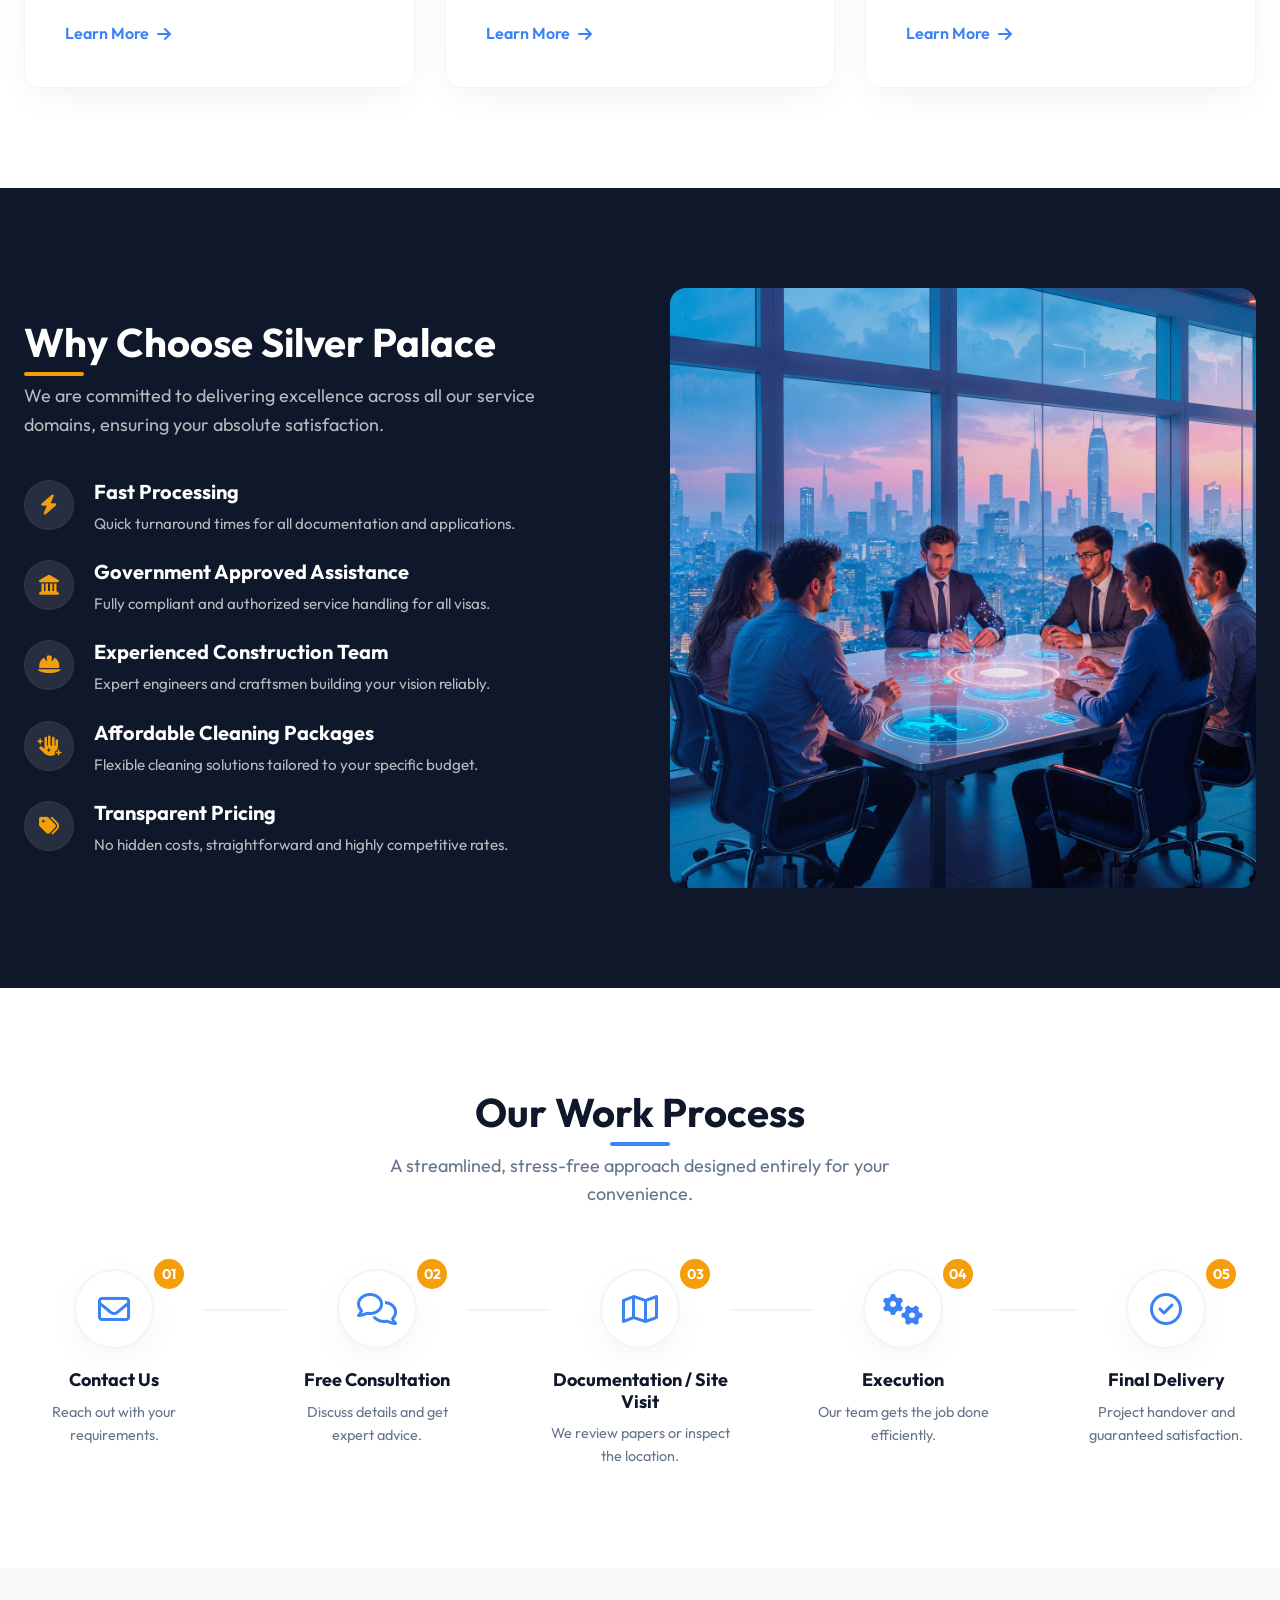
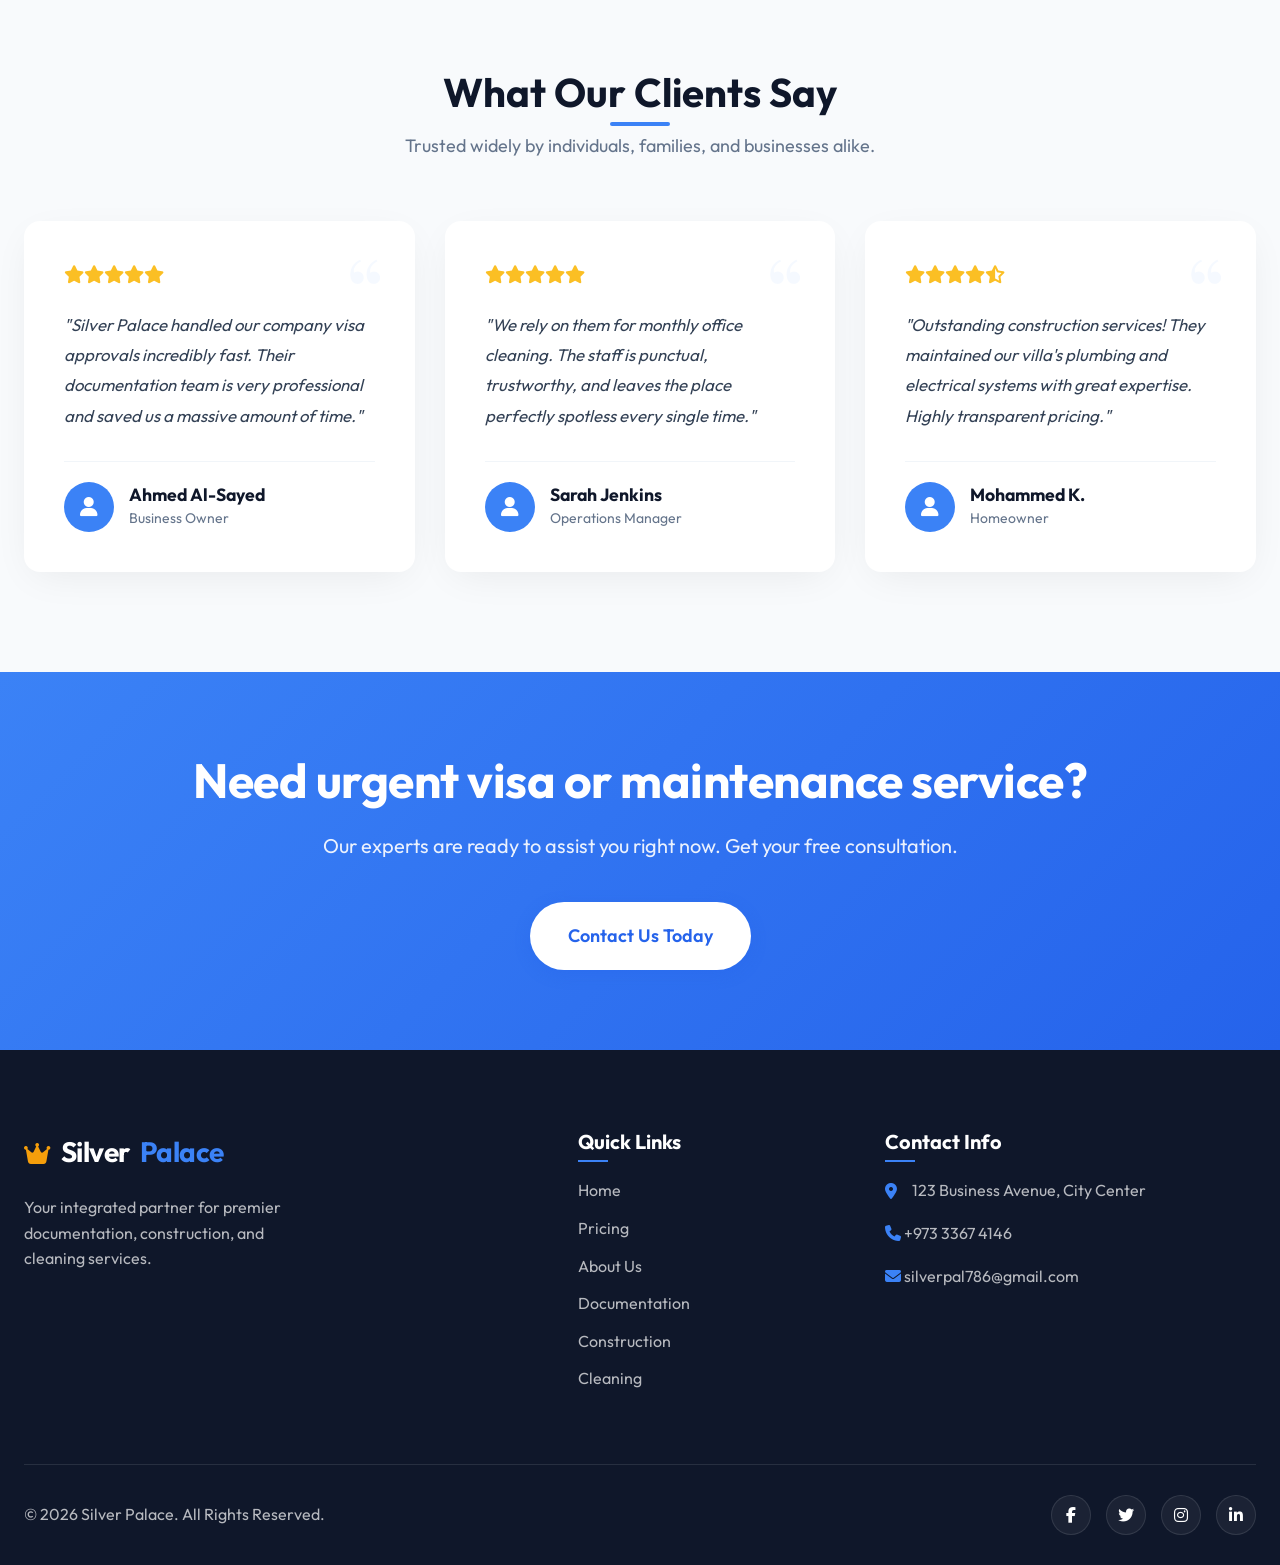
==== commit cc6cbae6: "changes" ====
--- a/index.html
+++ b/index.html
@@ -37,11 +37,11 @@
           <li><a href="construction.html">Construction</a></li>
           <li><a href="cleaning.html">Cleaning</a></li>
           <li><a href="pricing.html">Pricing</a></li>
-                    <li><a href="about.html">About Us</a></li>
-          <li><a href="contact.html">Contact</a></li>
+          <li><a href="about.html">About Us</a></li>
+          <li><a href="contact.html#contact_form">Contact</a></li>
         </ul>
       </nav>
-      <a href="contact.html" class="btn btn-outline nav-cta">Get a Quote</a>
+      <a href="contact.html#contact_form" class="btn btn-outline nav-cta">Get a Quote</a>
       <button class="menu-toggle" aria-label="Toggle navigation">
         <i class="fa-solid fa-bars"></i>
       </button>
@@ -56,7 +56,8 @@
       <h1>Complete Documentation, Construction & Cleaning Solutions Under One Roof</h1>
       <p class="subtext">Fast. Trusted. Professional.</p>
       <div class="hero-buttons">
-        <a href="contact.html" class="btn btn-primary btn-lg">Get a Quote <i class="fa-solid fa-arrow-right"></i></a>
+        <a href="contact.html#contact_form" class="btn btn-primary btn-lg">Get a Quote <i
+            class="fa-solid fa-arrow-right"></i></a>
         <a href="#services" class="btn btn-secondary btn-lg">Our Services</a>
       </div>
     </div>
@@ -173,9 +174,7 @@
         </div>
       </div>
       <div class="why-image">
-        <img
-          src="https://images.unsplash.com/photo-1541888049610-8bbfac74a638?ixlib=rb-4.0.3&auto=format&fit=crop&w=600&q=80"
-          alt="Professional Services Display">
+        <img src="./assets/images/whychooseus.webp" alt="Professional Services Display">
       </div>
     </div>
   </section>
@@ -299,7 +298,7 @@
     <div class="container text-center">
       <h2 class="cta-title">Need urgent visa or maintenance service?</h2>
       <p class="cta-subtitle">Our experts are ready to assist you right now. Get your free consultation.</p>
-      <a href="contact.html" class="btn btn-primary btn-lg">Contact Us Today</a>
+      <a href="contact.html#contact_form" class="btn btn-primary btn-lg">Contact Us Today</a>
     </div>
   </section>
 
@@ -318,7 +317,7 @@
           <ul>
             <li><a href="index.html">Home</a></li>
             <li><a href="pricing.html">Pricing</a></li>
-                    <li><a href="about.html">About Us</a></li>
+            <li><a href="about.html">About Us</a></li>
             <li><a href="documentation.html">Documentation</a></li>
             <li><a href="construction.html">Construction</a></li>
             <li><a href="cleaning.html">Cleaning</a></li>
@@ -328,8 +327,9 @@
           <h4>Contact Info</h4>
           <ul>
             <li><i class="fa-solid fa-location-dot"></i> 123 Business Avenue, City Center</li>
-            <li><i class="fa-solid fa-phone"></i> +1 234 567 8900</li>
-            <li><i class="fa-solid fa-envelope"></i> info@silverpalace.com</li>
+            <li> <a href="tel:+97333674146"> <i class="fa-solid fa-phone"></i> +973 3367 4146</a></li>
+            <li> <a href="mailto:silverpal786@gmail.com"> <i class="fa-solid fa-envelope"></i>
+                silverpal786@gmail.com</a></li>
           </ul>
         </div>
       </div>
@@ -363,4 +363,4 @@
   </script>
 </body>
 
-</html>
+</html>
--- a/css/style.css
+++ b/css/style.css
@@ -336,6 +336,7 @@
     display: flex;
     gap: 20px;
     justify-content: center;
+    margin-bottom: 10px;
 }
 
 @keyframes fadeInUp {
@@ -902,6 +903,11 @@
 }
 
 @media (max-width: 768px) {
+    .hero-buttons {
+        flex-direction: column;
+        gap: 15px;
+    }
+
     .nav-links {
         position: fixed;
         top: 70px;
@@ -1864,10 +1870,14 @@
     color: var(--dark);
 }
 
+#contact_form {
+    scroll-margin-top: 100px;
+}
+
 .form-control {
     width: 100%;
     padding: 15px 20px;
-    border: 1px solid var(--light-gray);
+    border: 1px solid #377cf4;
     border-radius: 8px;
     font-family: inherit;
     font-size: 1rem;
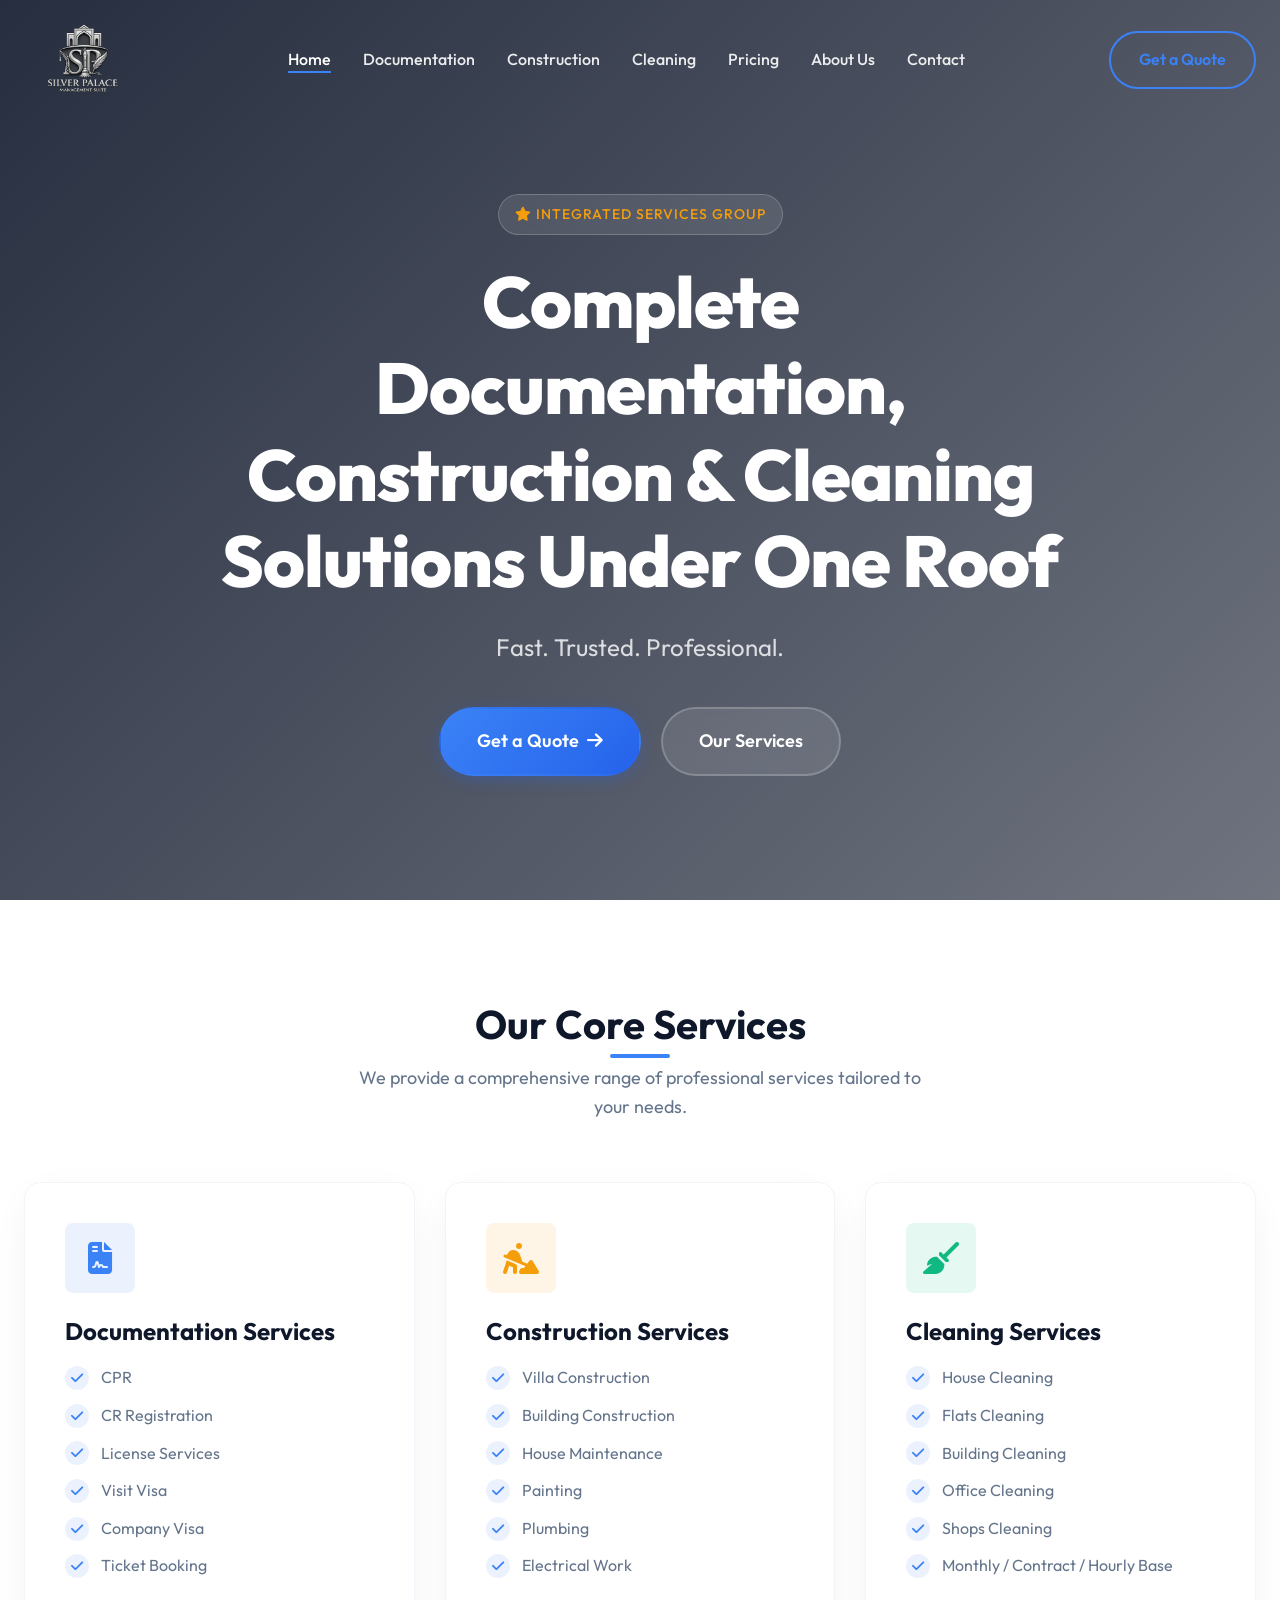
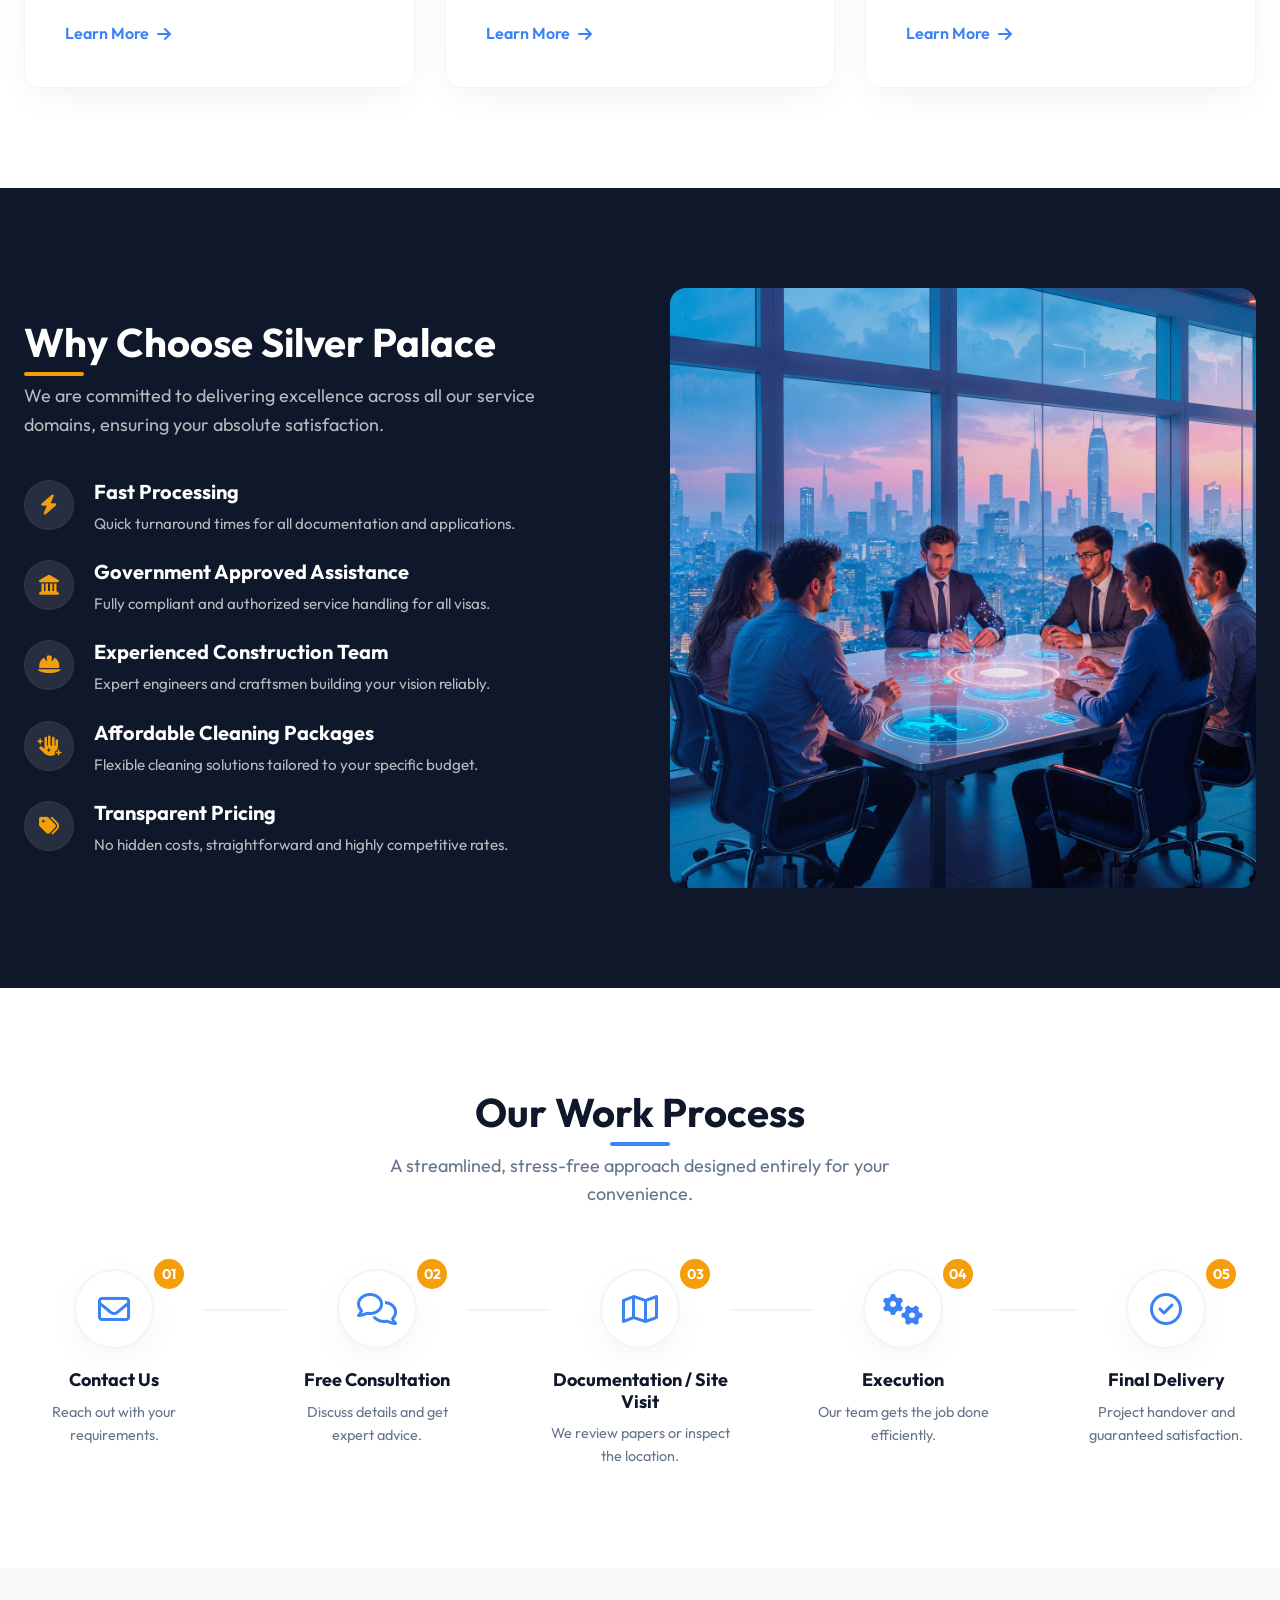
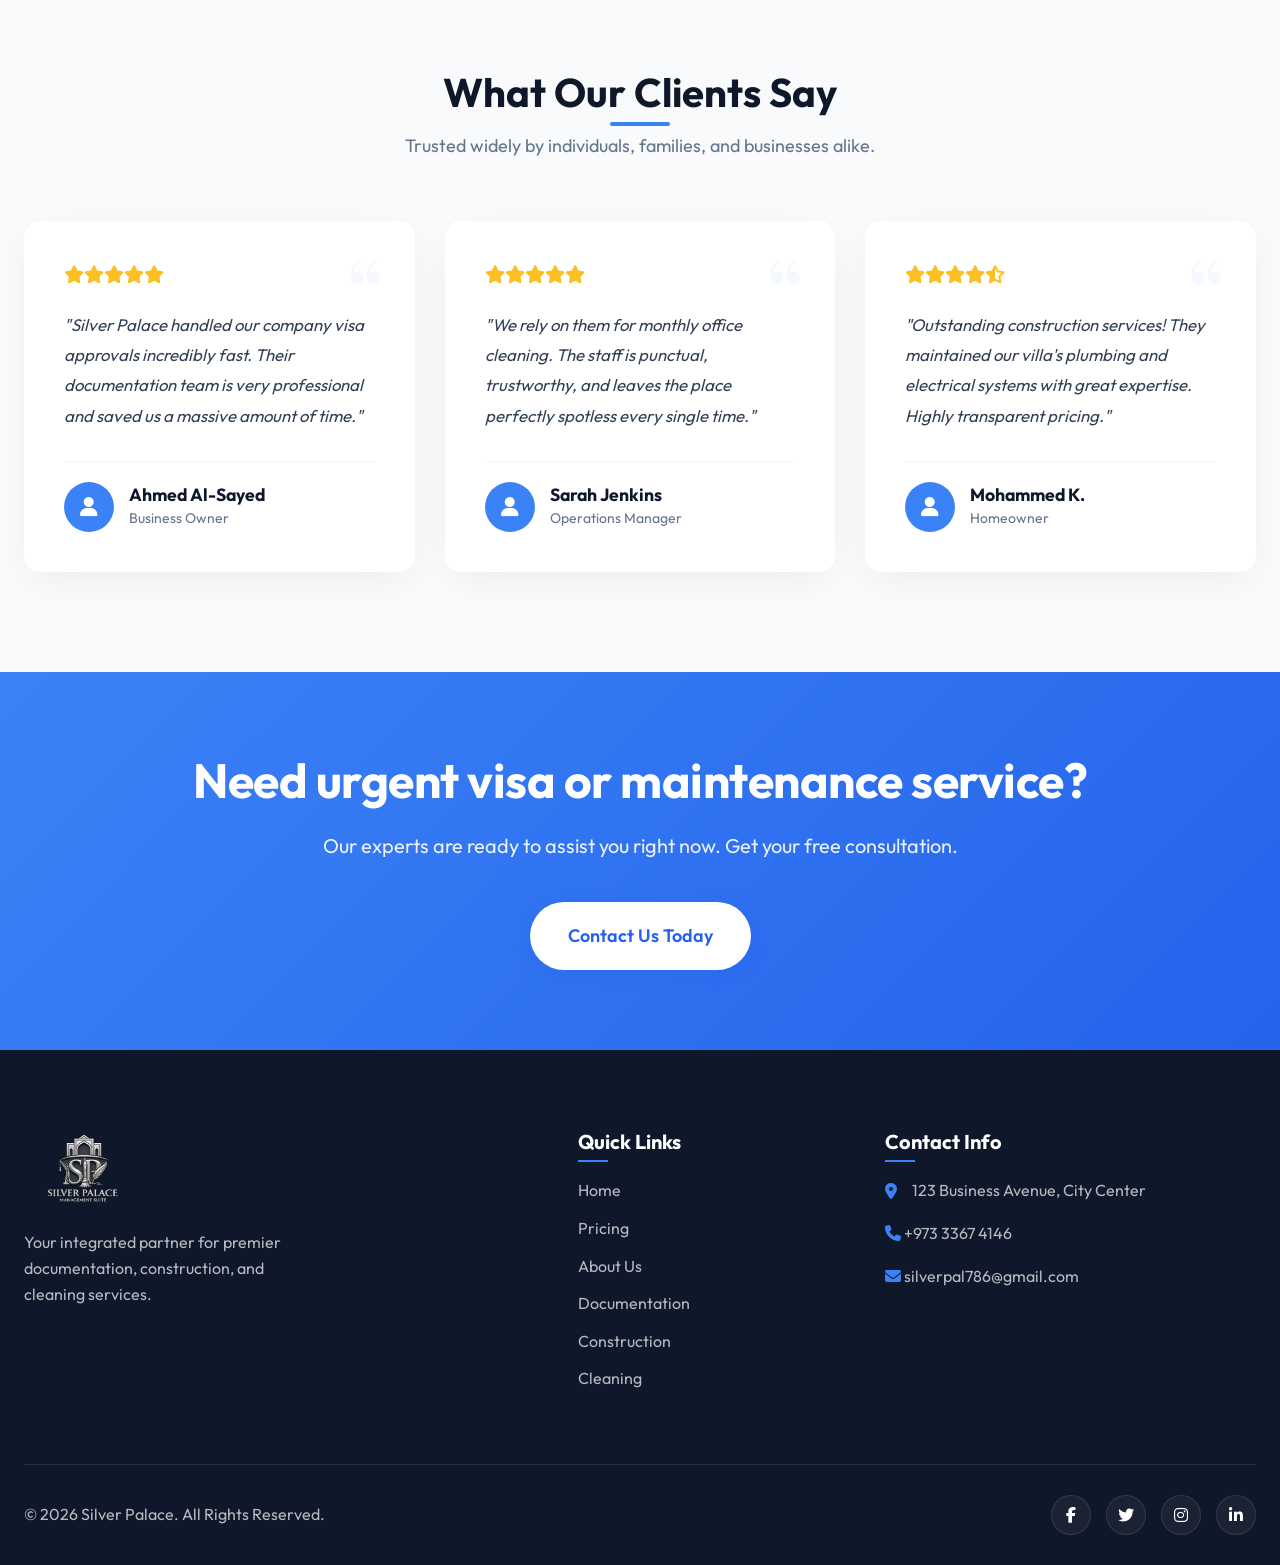
==== commit 63ee95c2: "logo change" ====
--- a/index.html
+++ b/index.html
@@ -18,6 +18,9 @@
   <!-- FontAwesome for Icons -->
   <link rel="stylesheet" href="https://cdnjs.cloudflare.com/ajax/libs/font-awesome/6.4.0/css/all.min.css">
 
+  <!-- Favicon -->
+  <link rel="icon" type="image/png" href="assets/images/favicon.png">
+
   <!-- Custom CSS -->
   <link rel="stylesheet" href="css/style.css">
 </head>
@@ -28,7 +31,7 @@
   <header class="navbar">
     <div class="container nav-container">
       <a href="index.html" class="logo">
-        <i class="fa-solid fa-crown"></i> Silver<span>Palace</span>
+        <img src="assets/images/silver-palace-logo.png" alt="Silver Palace Logo" class="nav-logo">
       </a>
       <nav>
         <ul class="nav-links">
@@ -308,7 +311,7 @@
       <div class="footer-top">
         <div class="footer-brand">
           <a href="index.html" class="logo">
-            <i class="fa-solid fa-crown"></i> Silver<span>Palace</span>
+            <img src="assets/images/silver-palace-logo.png" alt="Silver Palace Logo" class="nav-logo">
           </a>
           <p>Your integrated partner for premier documentation, construction, and cleaning services.</p>
         </div>
--- a/css/style.css
+++ b/css/style.css
@@ -212,6 +212,12 @@
 .logo span {
     color: var(--primary);
     /* Keep partial blue */
+}
+
+.nav-logo {
+    height: 80px;
+    width: auto;
+    object-fit: contain;
 }
 
 /* If scrolled, make logo darker */
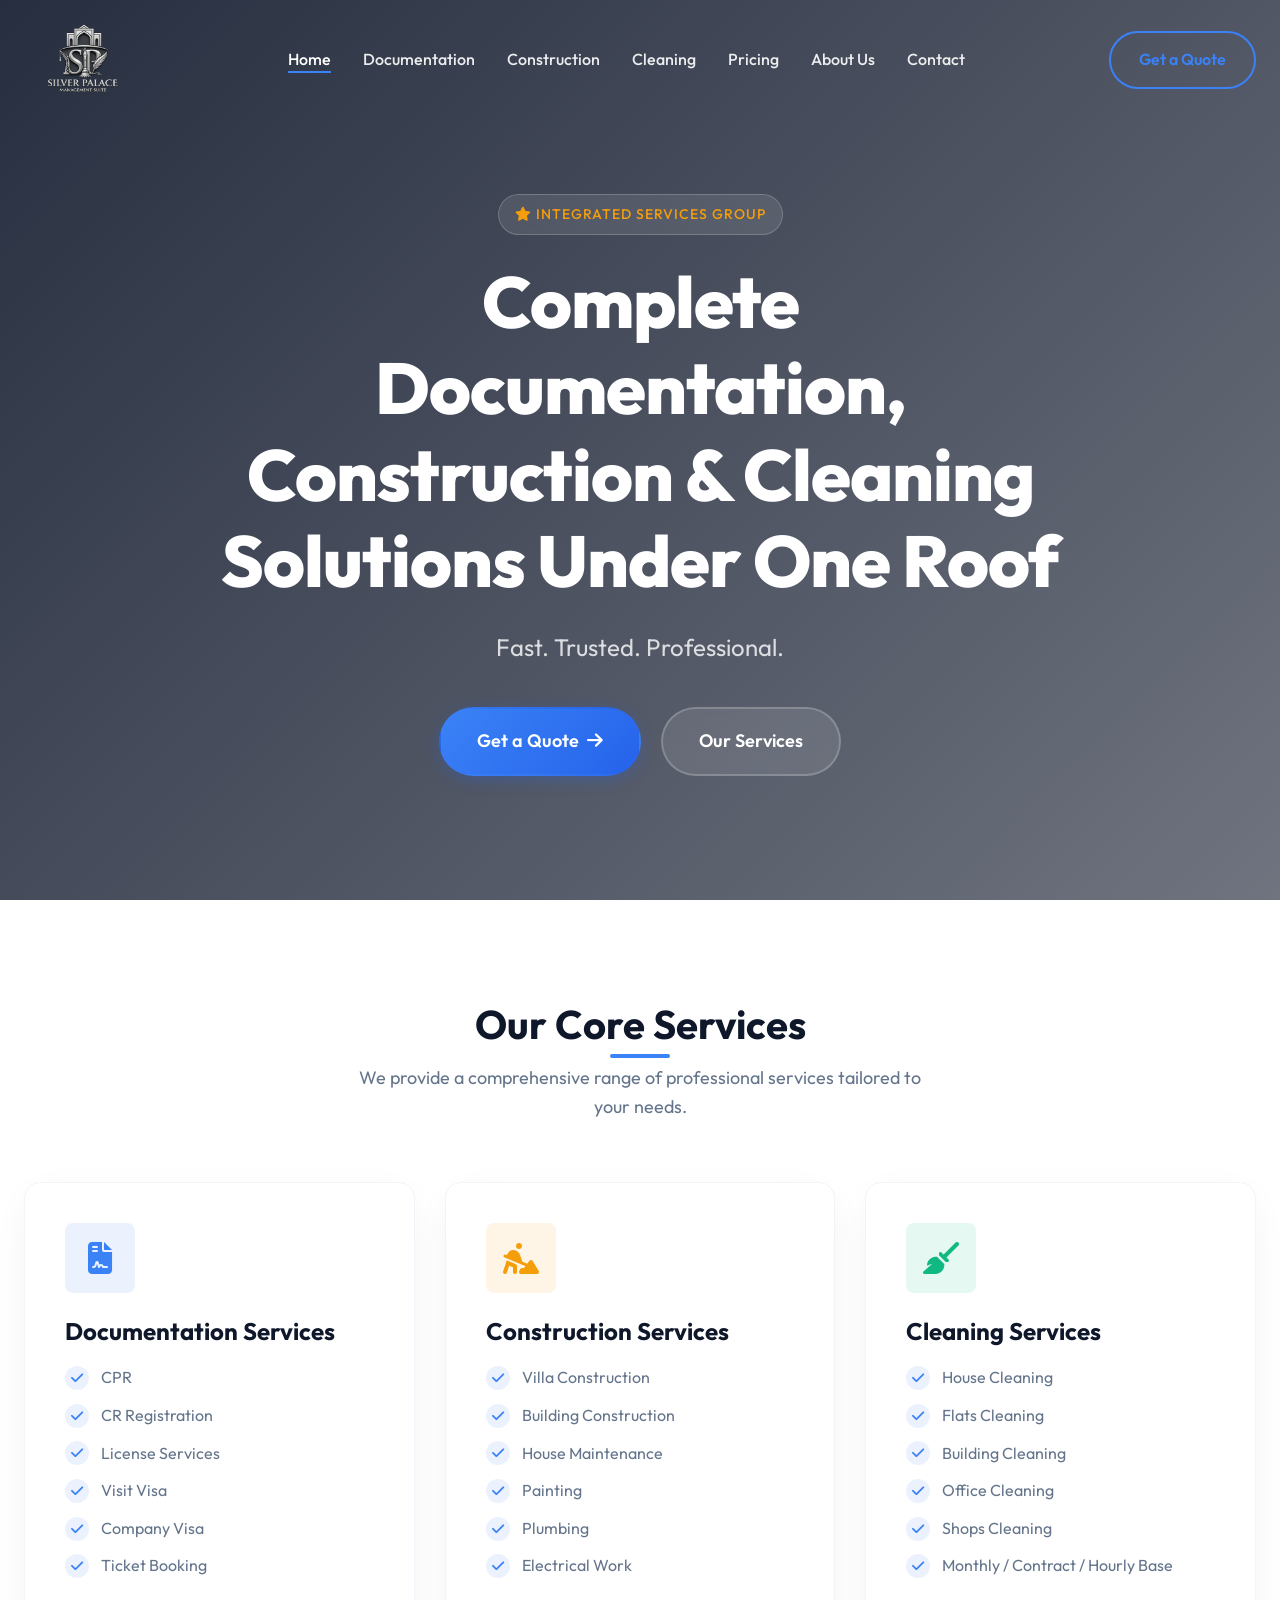
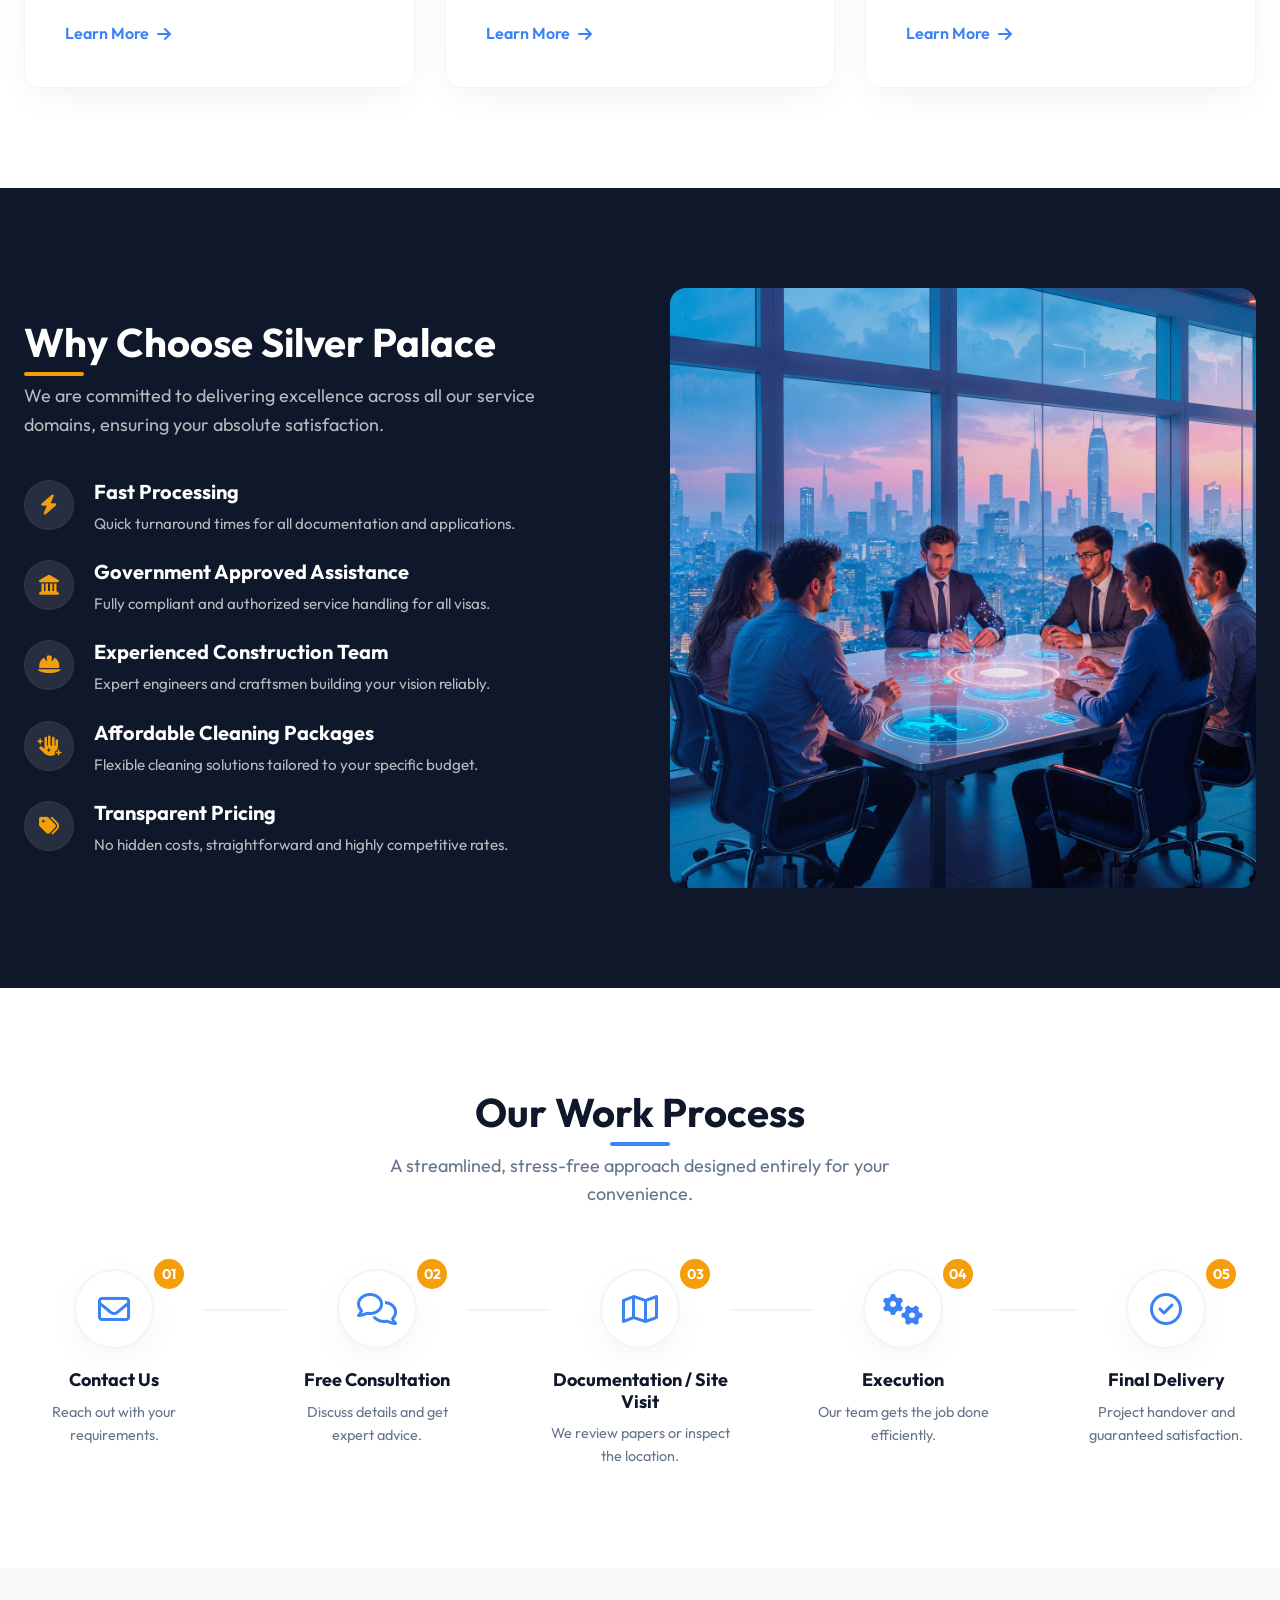
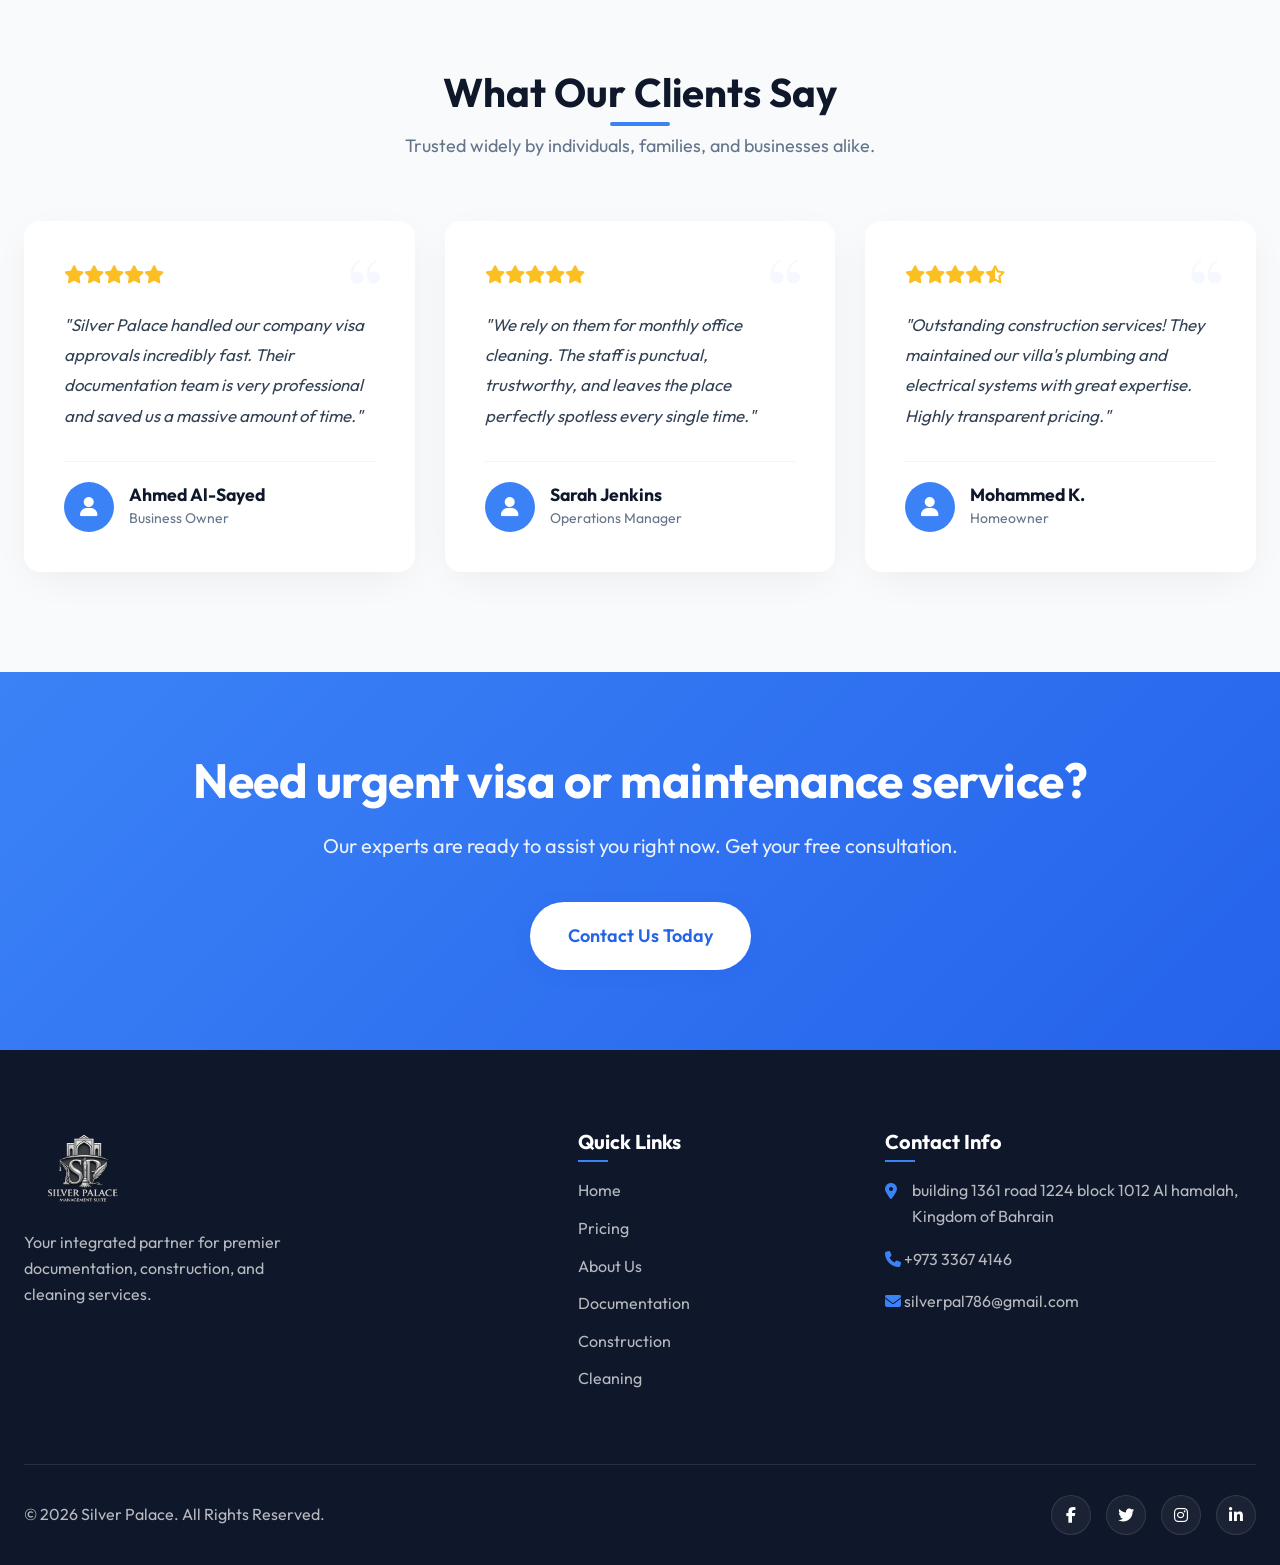
==== commit e4f39370: "updates" ====
--- a/index.html
+++ b/index.html
@@ -41,7 +41,7 @@
           <li><a href="cleaning.html">Cleaning</a></li>
           <li><a href="pricing.html">Pricing</a></li>
           <li><a href="about.html">About Us</a></li>
-          <li><a href="contact.html#contact_form">Contact</a></li>
+          <li><a href="contact.html">Contact</a></li>
         </ul>
       </nav>
       <a href="contact.html#contact_form" class="btn btn-outline nav-cta">Get a Quote</a>
@@ -329,7 +329,8 @@
         <div class="footer-contact">
           <h4>Contact Info</h4>
           <ul>
-            <li><i class="fa-solid fa-location-dot"></i> 123 Business Avenue, City Center</li>
+            <li><i class="fa-solid fa-location-dot"></i>building 1361 road 1224 block 1012 Al hamalah, Kingdom of
+              Bahrain</li>
             <li> <a href="tel:+97333674146"> <i class="fa-solid fa-phone"></i> +973 3367 4146</a></li>
             <li> <a href="mailto:silverpal786@gmail.com"> <i class="fa-solid fa-envelope"></i>
                 silverpal786@gmail.com</a></li>
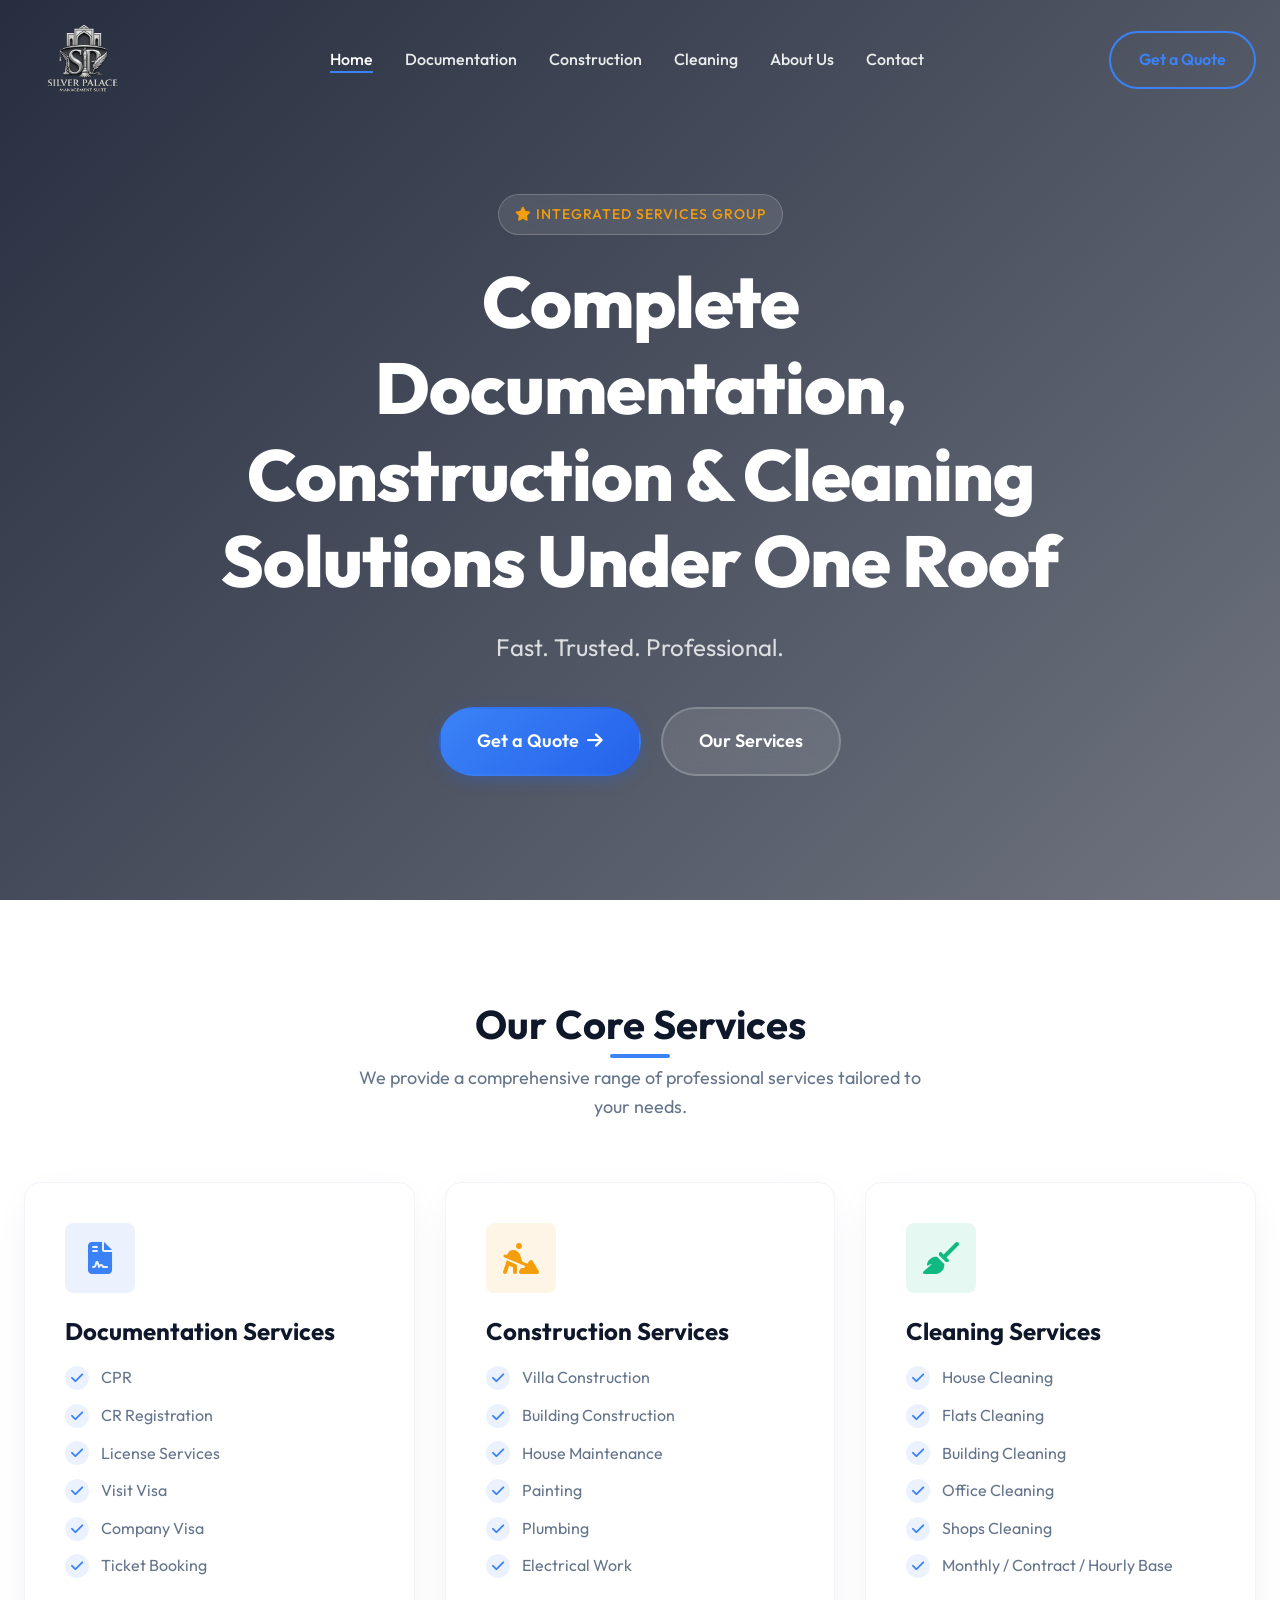
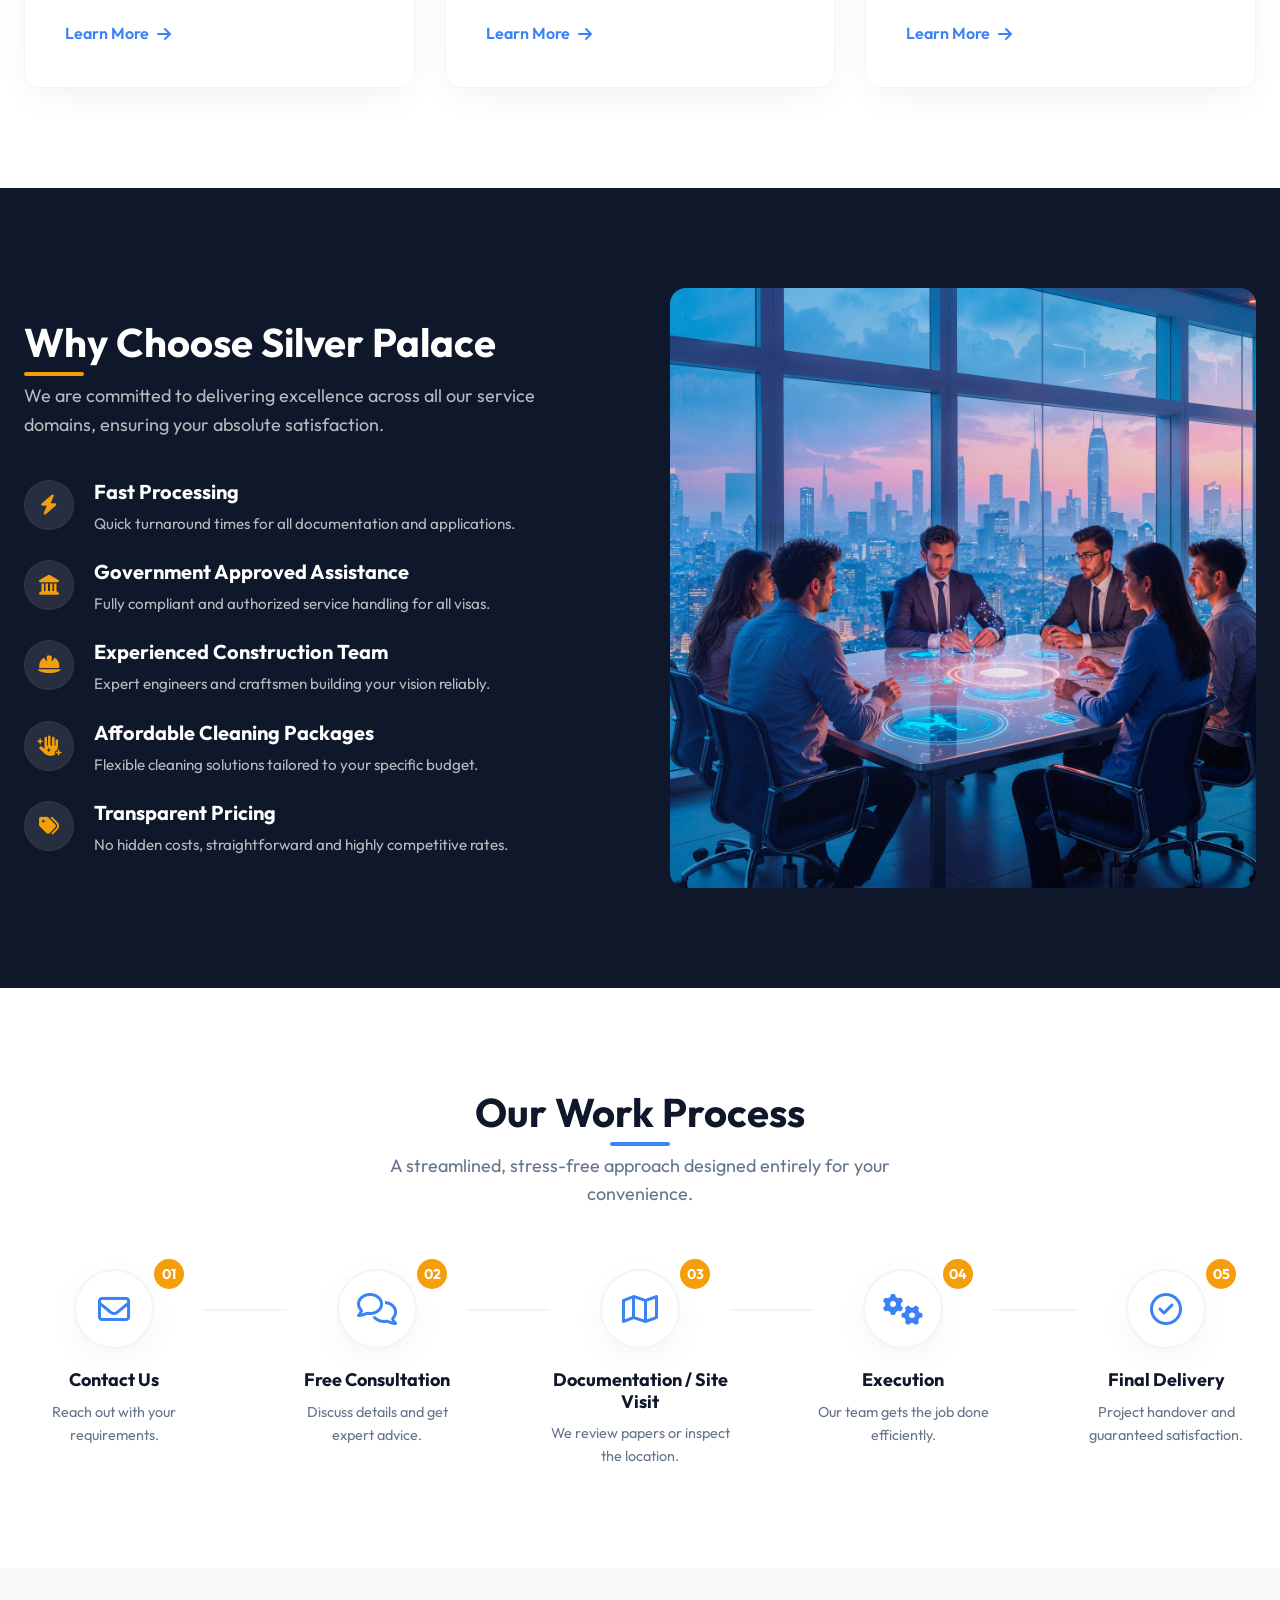
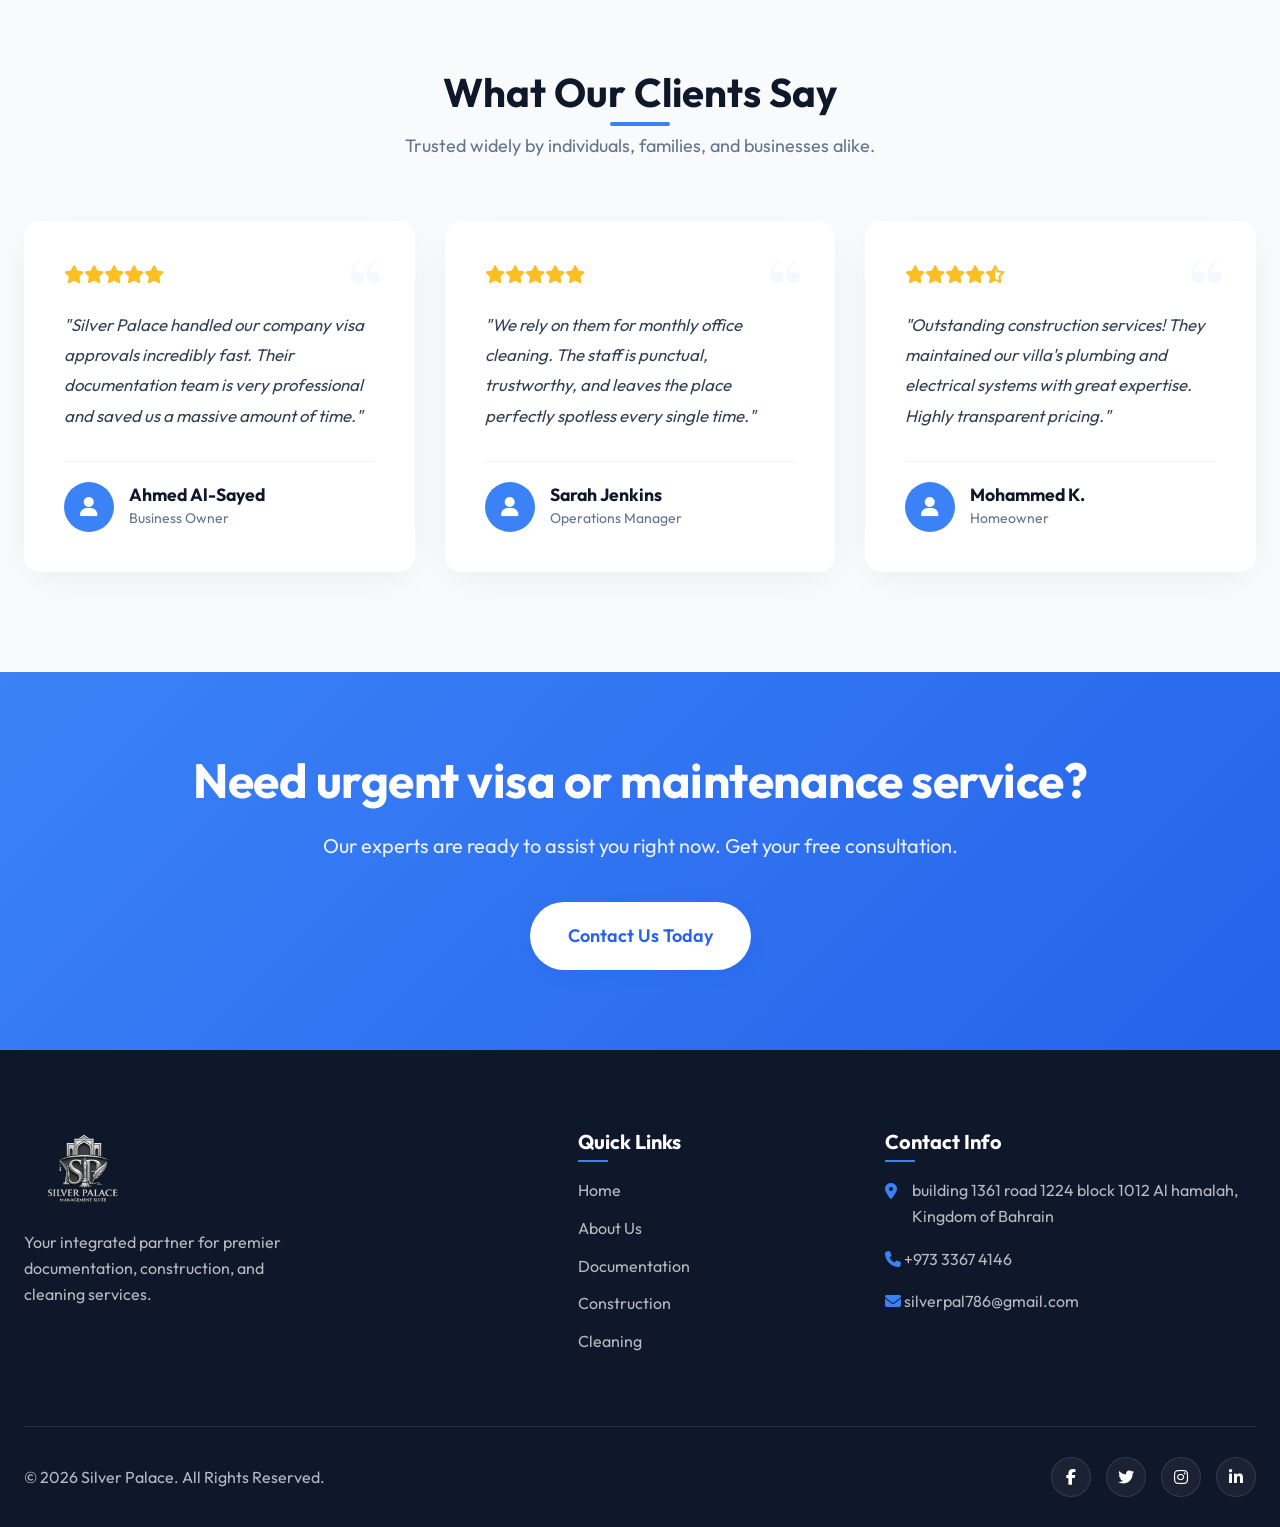
==== commit 4f59477d: "pricing page hide" ====
--- a/index.html
+++ b/index.html
@@ -39,7 +39,7 @@
           <li><a href="documentation.html">Documentation</a></li>
           <li><a href="construction.html">Construction</a></li>
           <li><a href="cleaning.html">Cleaning</a></li>
-          <li><a href="pricing.html">Pricing</a></li>
+          <!-- <li><a href="pricing.html">Pricing</a></li> -->
           <li><a href="about.html">About Us</a></li>
           <li><a href="contact.html">Contact</a></li>
         </ul>
@@ -319,7 +319,7 @@
           <h4>Quick Links</h4>
           <ul>
             <li><a href="index.html">Home</a></li>
-            <li><a href="pricing.html">Pricing</a></li>
+            <!-- <li><a href="pricing.html">Pricing</a></li> -->
             <li><a href="about.html">About Us</a></li>
             <li><a href="documentation.html">Documentation</a></li>
             <li><a href="construction.html">Construction</a></li>
